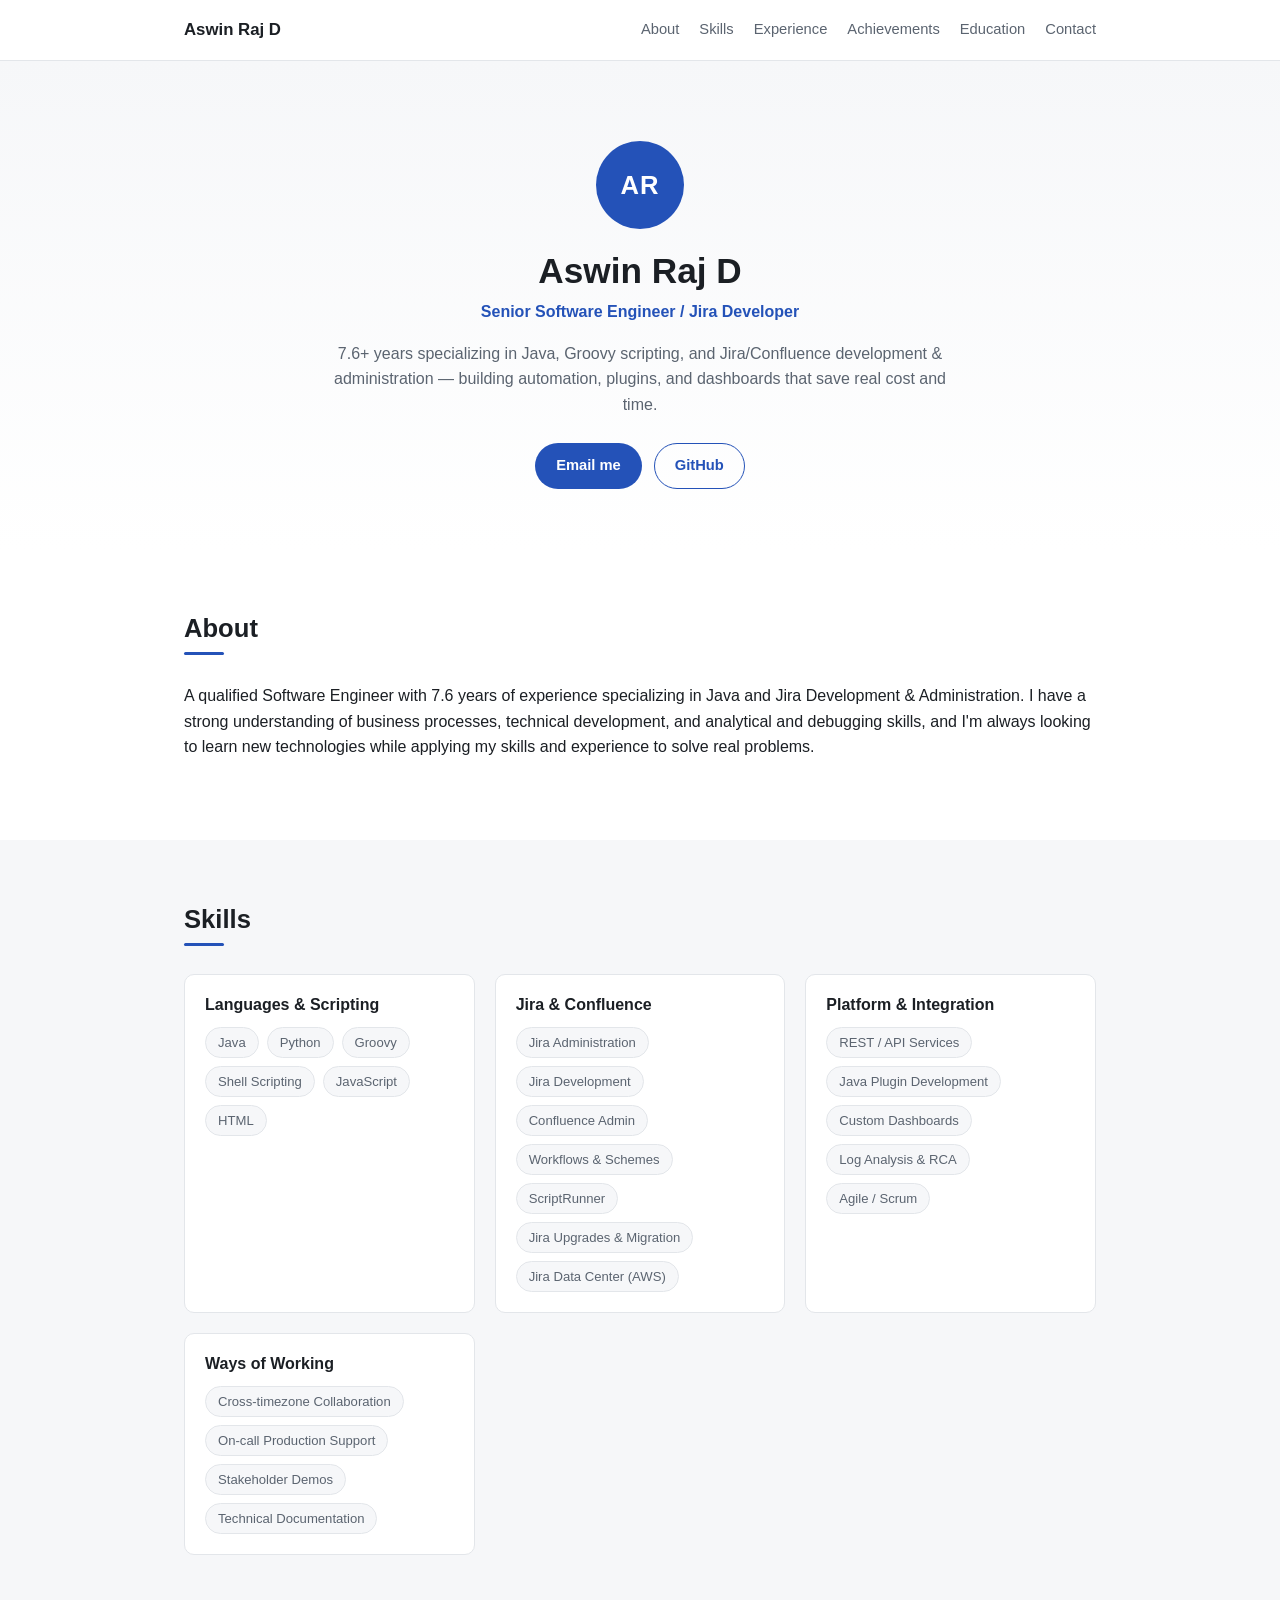
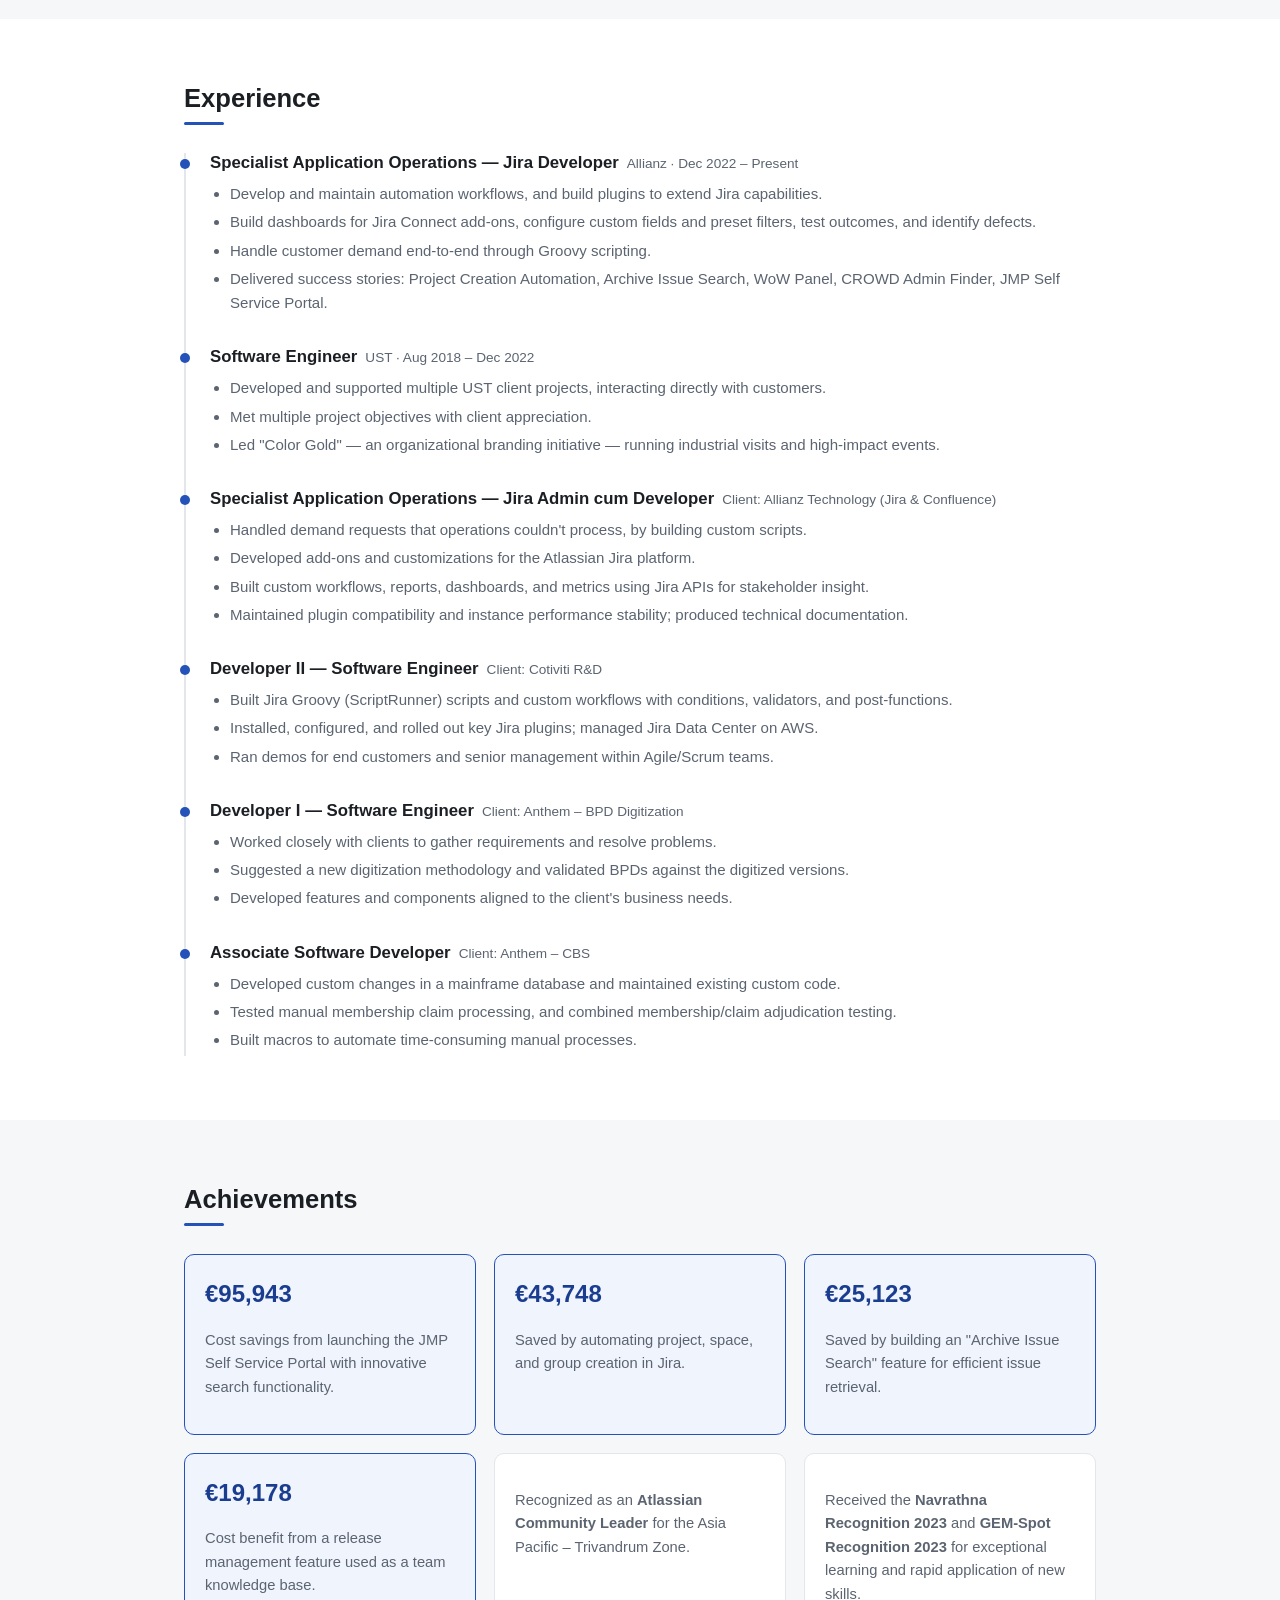
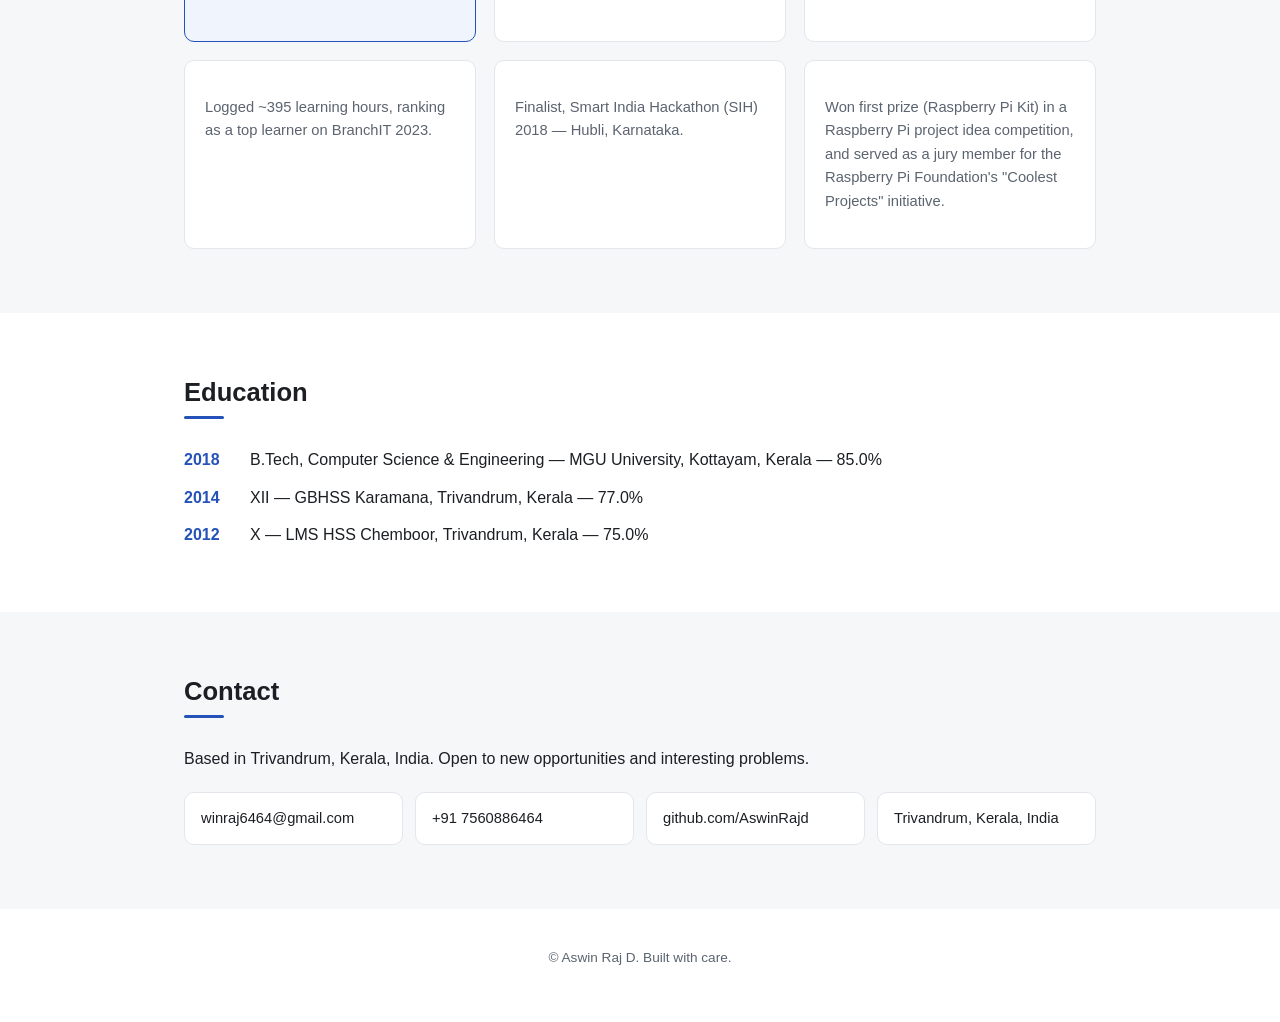
==== index.html @ d3839c29 "Initial portfolio site" ====
<!DOCTYPE html>
<html lang="en">
<head>
<meta charset="UTF-8">
<meta name="viewport" content="width=device-width, initial-scale=1.0">
<title>Aswin Raj D — Senior Software Engineer / Jira Developer</title>
<meta name="description" content="Portfolio of Aswin Raj D, Senior Software Engineer and Jira Developer with 7.6+ years of experience in Java, Groovy, and Atlassian Jira/Confluence.">
<link rel="stylesheet" href="styles.css">
</head>
<body>

<header class="site-header">
  <div class="container nav">
    <a class="brand" href="#top">Aswin Raj D</a>
    <nav>
      <a href="#about">About</a>
      <a href="#skills">Skills</a>
      <a href="#experience">Experience</a>
      <a href="#achievements">Achievements</a>
      <a href="#education">Education</a>
      <a href="#contact">Contact</a>
    </nav>
  </div>
</header>

<main>

  <section id="top" class="hero">
    <div class="container hero-inner">
      <div class="avatar" aria-hidden="true">AR</div>
      <h1>Aswin Raj D</h1>
      <p class="title">Senior Software Engineer / Jira Developer</p>
      <p class="lede">7.6+ years specializing in Java, Groovy scripting, and Jira/Confluence development &amp;
        administration — building automation, plugins, and dashboards that save real cost and time.</p>
      <div class="hero-actions">
        <a class="btn btn-primary" href="mailto:winraj6464@gmail.com">Email me</a>
        <a class="btn btn-secondary" href="https://github.com/AswinRajd" target="_blank" rel="noopener">GitHub</a>
      </div>
    </div>
  </section>

  <section id="about" class="section">
    <div class="container">
      <h2>About</h2>
      <p>A qualified Software Engineer with 7.6 years of experience specializing in Java and Jira Development
        &amp; Administration. I have a strong understanding of business processes, technical development, and
        analytical and debugging skills, and I'm always looking to learn new technologies while applying my
        skills and experience to solve real problems.</p>
    </div>
  </section>

  <section id="skills" class="section alt">
    <div class="container">
      <h2>Skills</h2>
      <div class="skills-grid">
        <div class="skill-card">
          <h3>Languages &amp; Scripting</h3>
          <ul class="tags">
            <li>Java</li><li>Python</li><li>Groovy</li><li>Shell Scripting</li><li>JavaScript</li><li>HTML</li>
          </ul>
        </div>
        <div class="skill-card">
          <h3>Jira &amp; Confluence</h3>
          <ul class="tags">
            <li>Jira Administration</li><li>Jira Development</li><li>Confluence Admin</li>
            <li>Workflows &amp; Schemes</li><li>ScriptRunner</li><li>Jira Upgrades &amp; Migration</li>
            <li>Jira Data Center (AWS)</li>
          </ul>
        </div>
        <div class="skill-card">
          <h3>Platform &amp; Integration</h3>
          <ul class="tags">
            <li>REST / API Services</li><li>Java Plugin Development</li><li>Custom Dashboards</li>
            <li>Log Analysis &amp; RCA</li><li>Agile / Scrum</li>
          </ul>
        </div>
        <div class="skill-card">
          <h3>Ways of Working</h3>
          <ul class="tags">
            <li>Cross-timezone Collaboration</li><li>On-call Production Support</li>
            <li>Stakeholder Demos</li><li>Technical Documentation</li>
          </ul>
        </div>
      </div>
    </div>
  </section>

  <section id="experience" class="section">
    <div class="container">
      <h2>Experience</h2>
      <div class="timeline">

        <div class="timeline-item">
          <div class="timeline-header">
            <h3>Specialist Application Operations — Jira Developer</h3>
            <span class="timeline-meta">Allianz · Dec 2022 – Present</span>
          </div>
          <ul>
            <li>Develop and maintain automation workflows, and build plugins to extend Jira capabilities.</li>
            <li>Build dashboards for Jira Connect add-ons, configure custom fields and preset filters, test outcomes,
              and identify defects.</li>
            <li>Handle customer demand end-to-end through Groovy scripting.</li>
            <li>Delivered success stories: Project Creation Automation, Archive Issue Search, WoW Panel,
              CROWD Admin Finder, JMP Self Service Portal.</li>
          </ul>
        </div>

        <div class="timeline-item">
          <div class="timeline-header">
            <h3>Software Engineer</h3>
            <span class="timeline-meta">UST · Aug 2018 – Dec 2022</span>
          </div>
          <ul>
            <li>Developed and supported multiple UST client projects, interacting directly with customers.</li>
            <li>Met multiple project objectives with client appreciation.</li>
            <li>Led "Color Gold" — an organizational branding initiative — running industrial visits and
              high-impact events.</li>
          </ul>
        </div>

        <div class="timeline-item">
          <div class="timeline-header">
            <h3>Specialist Application Operations — Jira Admin cum Developer</h3>
            <span class="timeline-meta">Client: Allianz Technology (Jira &amp; Confluence)</span>
          </div>
          <ul>
            <li>Handled demand requests that operations couldn't process, by building custom scripts.</li>
            <li>Developed add-ons and customizations for the Atlassian Jira platform.</li>
            <li>Built custom workflows, reports, dashboards, and metrics using Jira APIs for stakeholder insight.</li>
            <li>Maintained plugin compatibility and instance performance stability; produced technical documentation.</li>
          </ul>
        </div>

        <div class="timeline-item">
          <div class="timeline-header">
            <h3>Developer II — Software Engineer</h3>
            <span class="timeline-meta">Client: Cotiviti R&amp;D</span>
          </div>
          <ul>
            <li>Built Jira Groovy (ScriptRunner) scripts and custom workflows with conditions, validators,
              and post-functions.</li>
            <li>Installed, configured, and rolled out key Jira plugins; managed Jira Data Center on AWS.</li>
            <li>Ran demos for end customers and senior management within Agile/Scrum teams.</li>
          </ul>
        </div>

        <div class="timeline-item">
          <div class="timeline-header">
            <h3>Developer I — Software Engineer</h3>
            <span class="timeline-meta">Client: Anthem – BPD Digitization</span>
          </div>
          <ul>
            <li>Worked closely with clients to gather requirements and resolve problems.</li>
            <li>Suggested a new digitization methodology and validated BPDs against the digitized versions.</li>
            <li>Developed features and components aligned to the client's business needs.</li>
          </ul>
        </div>

        <div class="timeline-item">
          <div class="timeline-header">
            <h3>Associate Software Developer</h3>
            <span class="timeline-meta">Client: Anthem – CBS</span>
          </div>
          <ul>
            <li>Developed custom changes in a mainframe database and maintained existing custom code.</li>
            <li>Tested manual membership claim processing, and combined membership/claim adjudication testing.</li>
            <li>Built macros to automate time-consuming manual processes.</li>
          </ul>
        </div>

      </div>
    </div>
  </section>

  <section id="achievements" class="section alt">
    <div class="container">
      <h2>Achievements</h2>
      <div class="achievements-grid">
        <div class="achievement-card highlight">
          <span class="stat">€95,943</span>
          <p>Cost savings from launching the JMP Self Service Portal with innovative search functionality.</p>
        </div>
        <div class="achievement-card highlight">
          <span class="stat">€43,748</span>
          <p>Saved by automating project, space, and group creation in Jira.</p>
        </div>
        <div class="achievement-card highlight">
          <span class="stat">€25,123</span>
          <p>Saved by building an "Archive Issue Search" feature for efficient issue retrieval.</p>
        </div>
        <div class="achievement-card highlight">
          <span class="stat">€19,178</span>
          <p>Cost benefit from a release management feature used as a team knowledge base.</p>
        </div>
        <div class="achievement-card">
          <p>Recognized as an <strong>Atlassian Community Leader</strong> for the Asia Pacific – Trivandrum Zone.</p>
        </div>
        <div class="achievement-card">
          <p>Received the <strong>Navrathna Recognition 2023</strong> and <strong>GEM-Spot Recognition 2023</strong>
            for exceptional learning and rapid application of new skills.</p>
        </div>
        <div class="achievement-card">
          <p>Logged ~395 learning hours, ranking as a top learner on BranchIT 2023.</p>
        </div>
        <div class="achievement-card">
          <p>Finalist, Smart India Hackathon (SIH) 2018 — Hubli, Karnataka.</p>
        </div>
        <div class="achievement-card">
          <p>Won first prize (Raspberry Pi Kit) in a Raspberry Pi project idea competition, and served as a jury
            member for the Raspberry Pi Foundation's "Coolest Projects" initiative.</p>
        </div>
      </div>
    </div>
  </section>

  <section id="education" class="section">
    <div class="container">
      <h2>Education</h2>
      <ul class="education-list">
        <li>
          <span class="edu-year">2018</span>
          <span>B.Tech, Computer Science &amp; Engineering — MGU University, Kottayam, Kerala — 85.0%</span>
        </li>
        <li>
          <span class="edu-year">2014</span>
          <span>XII — GBHSS Karamana, Trivandrum, Kerala — 77.0%</span>
        </li>
        <li>
          <span class="edu-year">2012</span>
          <span>X — LMS HSS Chemboor, Trivandrum, Kerala — 75.0%</span>
        </li>
      </ul>
    </div>
  </section>

  <section id="contact" class="section alt">
    <div class="container">
      <h2>Contact</h2>
      <p>Based in Trivandrum, Kerala, India. Open to new opportunities and interesting problems.</p>
      <div class="contact-grid">
        <a class="contact-item" href="mailto:winraj6464@gmail.com">winraj6464@gmail.com</a>
        <a class="contact-item" href="tel:+917560886464">+91 7560886464</a>
        <a class="contact-item" href="https://github.com/AswinRajd" target="_blank" rel="noopener">github.com/AswinRajd</a>
        <span class="contact-item">Trivandrum, Kerala, India</span>
      </div>
    </div>
  </section>

</main>

<footer class="site-footer">
  <div class="container">
    <p>&copy; <span id="year"></span> Aswin Raj D. Built with care.</p>
  </div>
</footer>

<script src="script.js"></script>
</body>
</html>
---- styles.css ----
:root {
  --bg: #ffffff;
  --bg-alt: #f6f7f9;
  --text: #1b1f24;
  --text-muted: #5b6470;
  --border: #e3e6ea;
  --primary: #2452b8;
  --primary-dark: #1a3d8f;
  --radius: 10px;
  --max-width: 960px;
}

* { box-sizing: border-box; }

html { scroll-behavior: smooth; }

body {
  margin: 0;
  font-family: -apple-system, BlinkMacSystemFont, "Segoe UI", Roboto, Helvetica, Arial, sans-serif;
  color: var(--text);
  background: var(--bg);
  line-height: 1.6;
}

.container {
  max-width: var(--max-width);
  margin: 0 auto;
  padding: 0 24px;
}

h1, h2, h3 { line-height: 1.25; }

/* Header */
.site-header {
  position: sticky;
  top: 0;
  background: rgba(255, 255, 255, 0.9);
  backdrop-filter: saturate(180%) blur(8px);
  border-bottom: 1px solid var(--border);
  z-index: 10;
}

.nav {
  display: flex;
  align-items: center;
  justify-content: space-between;
  height: 60px;
}

.brand {
  font-weight: 700;
  color: var(--text);
  text-decoration: none;
  font-size: 1.05rem;
}

.nav nav {
  display: flex;
  gap: 20px;
}

.nav nav a {
  color: var(--text-muted);
  text-decoration: none;
  font-size: 0.92rem;
  font-weight: 500;
}

.nav nav a:hover { color: var(--primary); }

/* Hero */
.hero {
  padding: 80px 0 60px;
  text-align: center;
  background: linear-gradient(180deg, var(--bg-alt), var(--bg));
}

.avatar {
  width: 88px;
  height: 88px;
  margin: 0 auto 20px;
  border-radius: 50%;
  background: var(--primary);
  color: #fff;
  display: flex;
  align-items: center;
  justify-content: center;
  font-size: 1.6rem;
  font-weight: 700;
  letter-spacing: 1px;
}

.hero h1 {
  font-size: 2.2rem;
  margin: 0 0 6px;
}

.hero .title {
  color: var(--primary);
  font-weight: 600;
  margin: 0 0 16px;
}

.hero .lede {
  max-width: 620px;
  margin: 0 auto;
  color: var(--text-muted);
}

.hero-actions {
  margin-top: 26px;
  display: flex;
  gap: 12px;
  justify-content: center;
}

.btn {
  padding: 10px 20px;
  border-radius: 999px;
  text-decoration: none;
  font-weight: 600;
  font-size: 0.92rem;
  border: 1px solid transparent;
}

.btn-primary {
  background: var(--primary);
  color: #fff;
}

.btn-primary:hover { background: var(--primary-dark); }

.btn-secondary {
  color: var(--primary);
  border-color: var(--primary);
}

.btn-secondary:hover { background: var(--bg-alt); }

/* Sections */
.section {
  padding: 64px 0;
}

.section.alt {
  background: var(--bg-alt);
}

.section h2 {
  font-size: 1.6rem;
  margin: 0 0 28px;
  position: relative;
  padding-bottom: 10px;
}

.section h2::after {
  content: "";
  position: absolute;
  left: 0;
  bottom: 0;
  width: 40px;
  height: 3px;
  background: var(--primary);
  border-radius: 3px;
}

/* Skills */
.skills-grid {
  display: grid;
  grid-template-columns: repeat(auto-fit, minmax(220px, 1fr));
  gap: 20px;
}

.skill-card {
  background: #fff;
  border: 1px solid var(--border);
  border-radius: var(--radius);
  padding: 20px;
}

.skill-card h3 {
  font-size: 1rem;
  margin: 0 0 12px;
}

.tags {
  list-style: none;
  margin: 0;
  padding: 0;
  display: flex;
  flex-wrap: wrap;
  gap: 8px;
}

.tags li {
  background: var(--bg-alt);
  border: 1px solid var(--border);
  border-radius: 999px;
  padding: 4px 12px;
  font-size: 0.82rem;
  color: var(--text-muted);
}

/* Timeline */
.timeline {
  display: flex;
  flex-direction: column;
  gap: 28px;
  border-left: 2px solid var(--border);
  padding-left: 24px;
}

.timeline-item {
  position: relative;
}

.timeline-item::before {
  content: "";
  position: absolute;
  left: -30px;
  top: 6px;
  width: 10px;
  height: 10px;
  border-radius: 50%;
  background: var(--primary);
}

.timeline-header {
  display: flex;
  flex-wrap: wrap;
  align-items: baseline;
  gap: 8px;
  margin-bottom: 8px;
}

.timeline-header h3 {
  font-size: 1.05rem;
  margin: 0;
}

.timeline-meta {
  color: var(--text-muted);
  font-size: 0.85rem;
}

.timeline-item ul {
  margin: 0;
  padding-left: 20px;
  color: var(--text-muted);
  font-size: 0.94rem;
}

.timeline-item li { margin-bottom: 4px; }

/* Achievements */
.achievements-grid {
  display: grid;
  grid-template-columns: repeat(auto-fit, minmax(220px, 1fr));
  gap: 18px;
}

.achievement-card {
  background: #fff;
  border: 1px solid var(--border);
  border-radius: var(--radius);
  padding: 20px;
  font-size: 0.92rem;
  color: var(--text-muted);
}

.achievement-card.highlight {
  border-color: var(--primary);
  background: #f0f4fd;
}

.achievement-card .stat {
  display: block;
  font-size: 1.5rem;
  font-weight: 700;
  color: var(--primary-dark);
  margin-bottom: 6px;
}

/* Education */
.education-list {
  list-style: none;
  margin: 0;
  padding: 0;
  display: flex;
  flex-direction: column;
  gap: 12px;
}

.education-list li {
  display: flex;
  gap: 16px;
  align-items: baseline;
}

.edu-year {
  font-weight: 700;
  color: var(--primary);
  min-width: 50px;
}

/* Contact */
.contact-grid {
  display: grid;
  grid-template-columns: repeat(auto-fit, minmax(200px, 1fr));
  gap: 12px;
  margin-top: 20px;
}

.contact-item {
  background: #fff;
  border: 1px solid var(--border);
  border-radius: var(--radius);
  padding: 14px 16px;
  text-decoration: none;
  color: var(--text);
  font-size: 0.92rem;
}

.contact-item:hover { border-color: var(--primary); color: var(--primary); }

/* Footer */
.site-footer {
  padding: 24px 0 40px;
  text-align: center;
  color: var(--text-muted);
  font-size: 0.85rem;
}

@media (max-width: 640px) {
  .nav nav { gap: 12px; }
  .nav nav a { font-size: 0.82rem; }
  .hero { padding: 56px 0 40px; }
  .section { padding: 48px 0; }
}
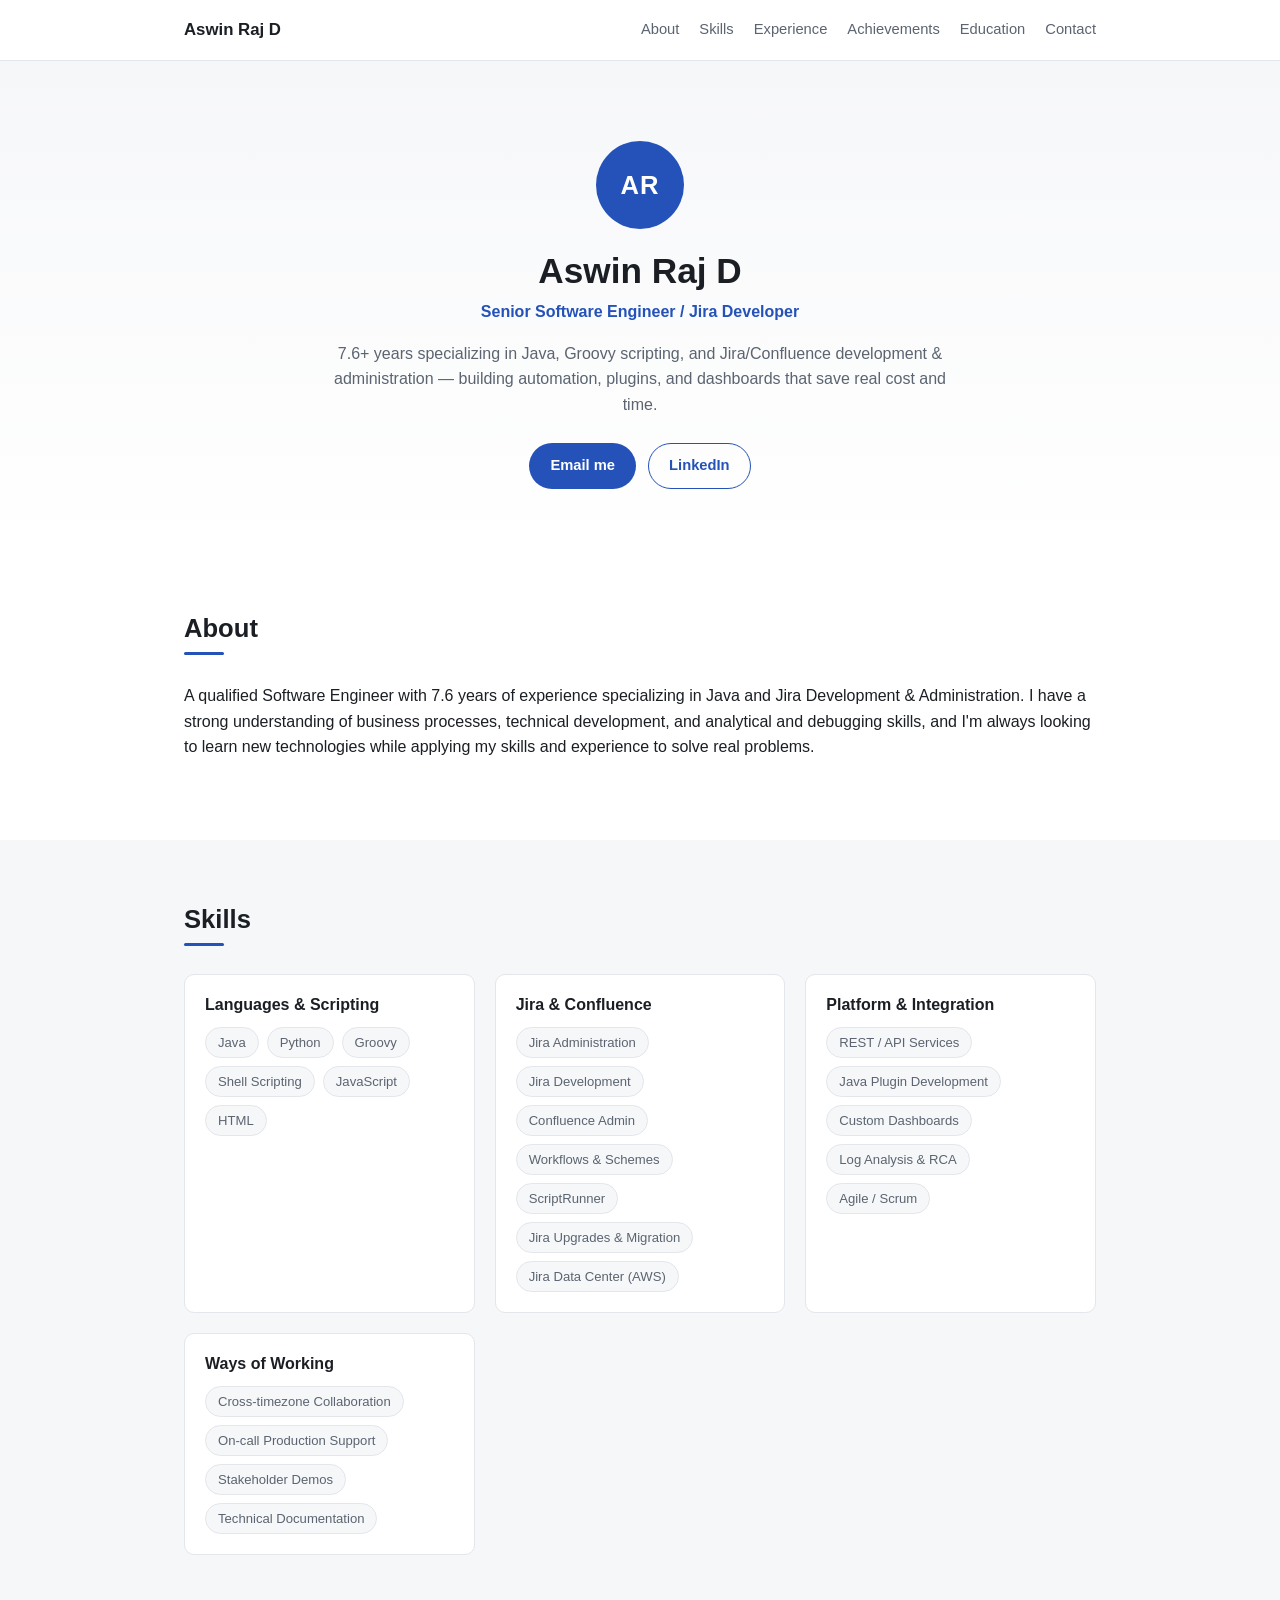
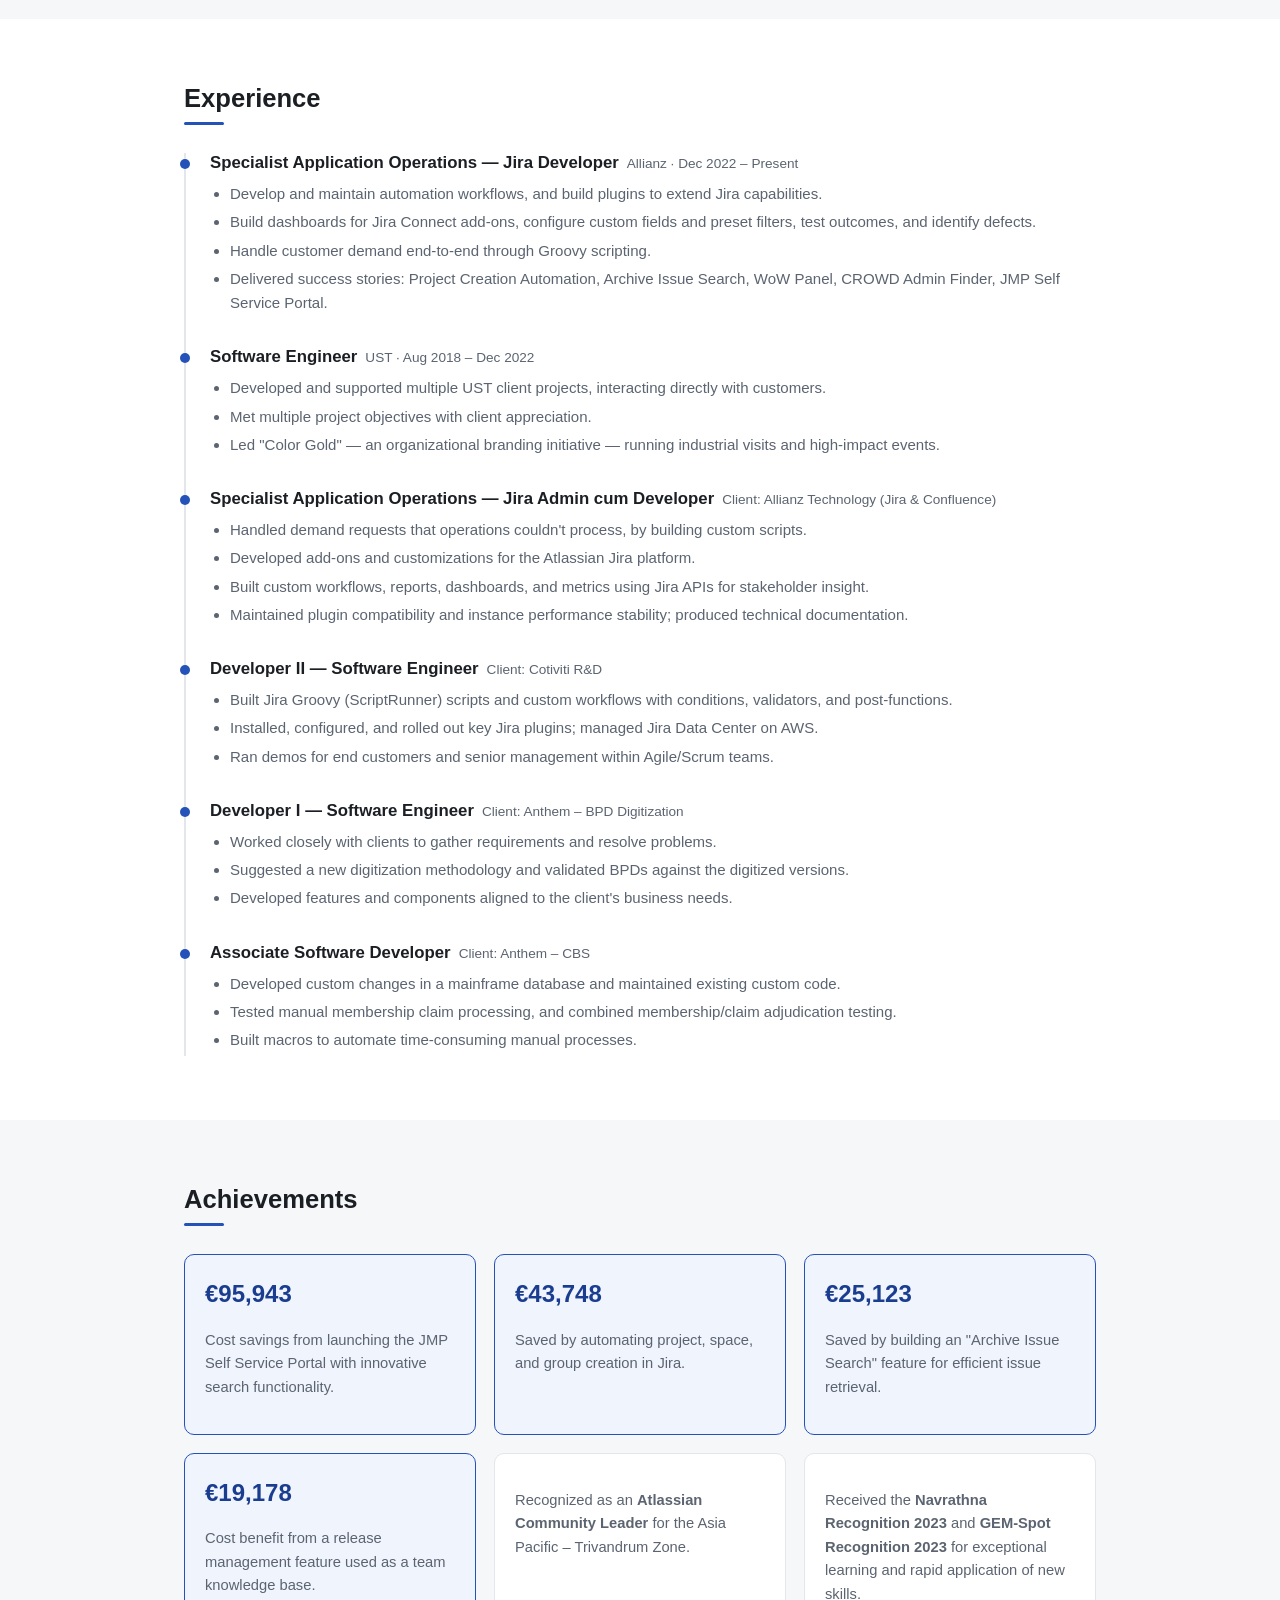
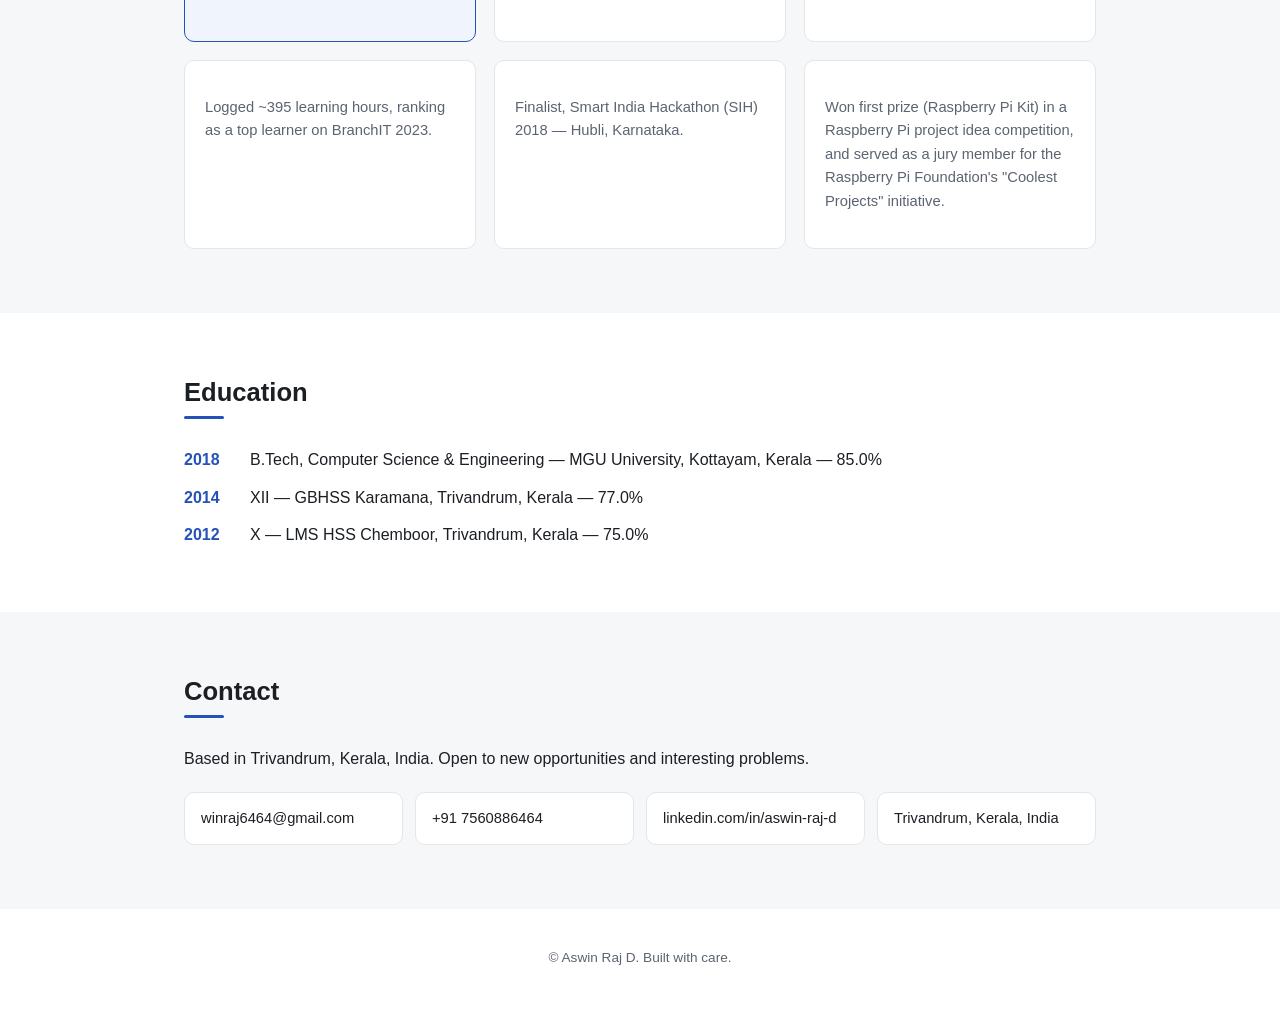
==== commit 29fe225b: "Swap GitHub link for LinkedIn profile" ====
--- a/index.html
+++ b/index.html
@@ -34,7 +34,7 @@
         administration — building automation, plugins, and dashboards that save real cost and time.</p>
       <div class="hero-actions">
         <a class="btn btn-primary" href="mailto:winraj6464@gmail.com">Email me</a>
-        <a class="btn btn-secondary" href="https://github.com/AswinRajd" target="_blank" rel="noopener">GitHub</a>
+        <a class="btn btn-secondary" href="https://www.linkedin.com/in/aswin-raj-d-5905b4152/" target="_blank" rel="noopener">LinkedIn</a>
       </div>
     </div>
   </section>
@@ -240,7 +240,7 @@
       <div class="contact-grid">
         <a class="contact-item" href="mailto:winraj6464@gmail.com">winraj6464@gmail.com</a>
         <a class="contact-item" href="tel:+917560886464">+91 7560886464</a>
-        <a class="contact-item" href="https://github.com/AswinRajd" target="_blank" rel="noopener">github.com/AswinRajd</a>
+        <a class="contact-item" href="https://www.linkedin.com/in/aswin-raj-d-5905b4152/" target="_blank" rel="noopener">linkedin.com/in/aswin-raj-d</a>
         <span class="contact-item">Trivandrum, Kerala, India</span>
       </div>
     </div>
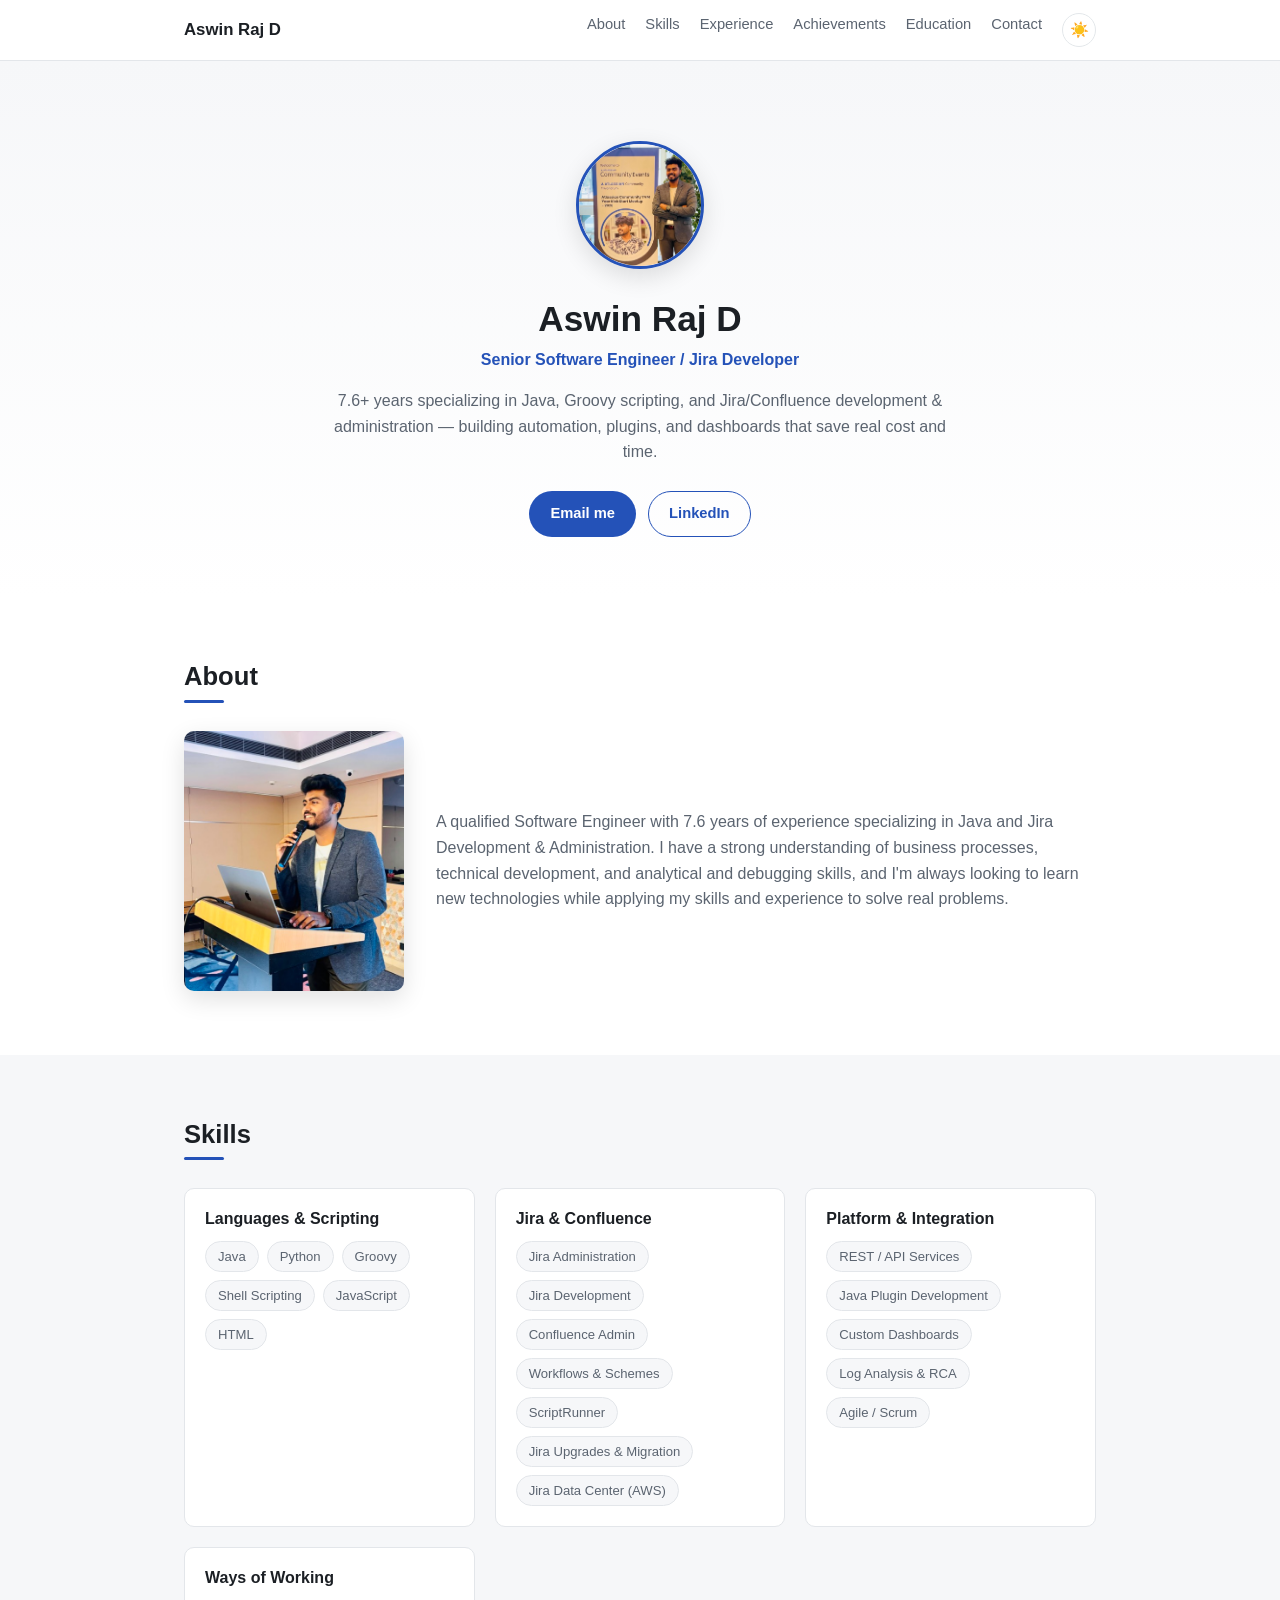
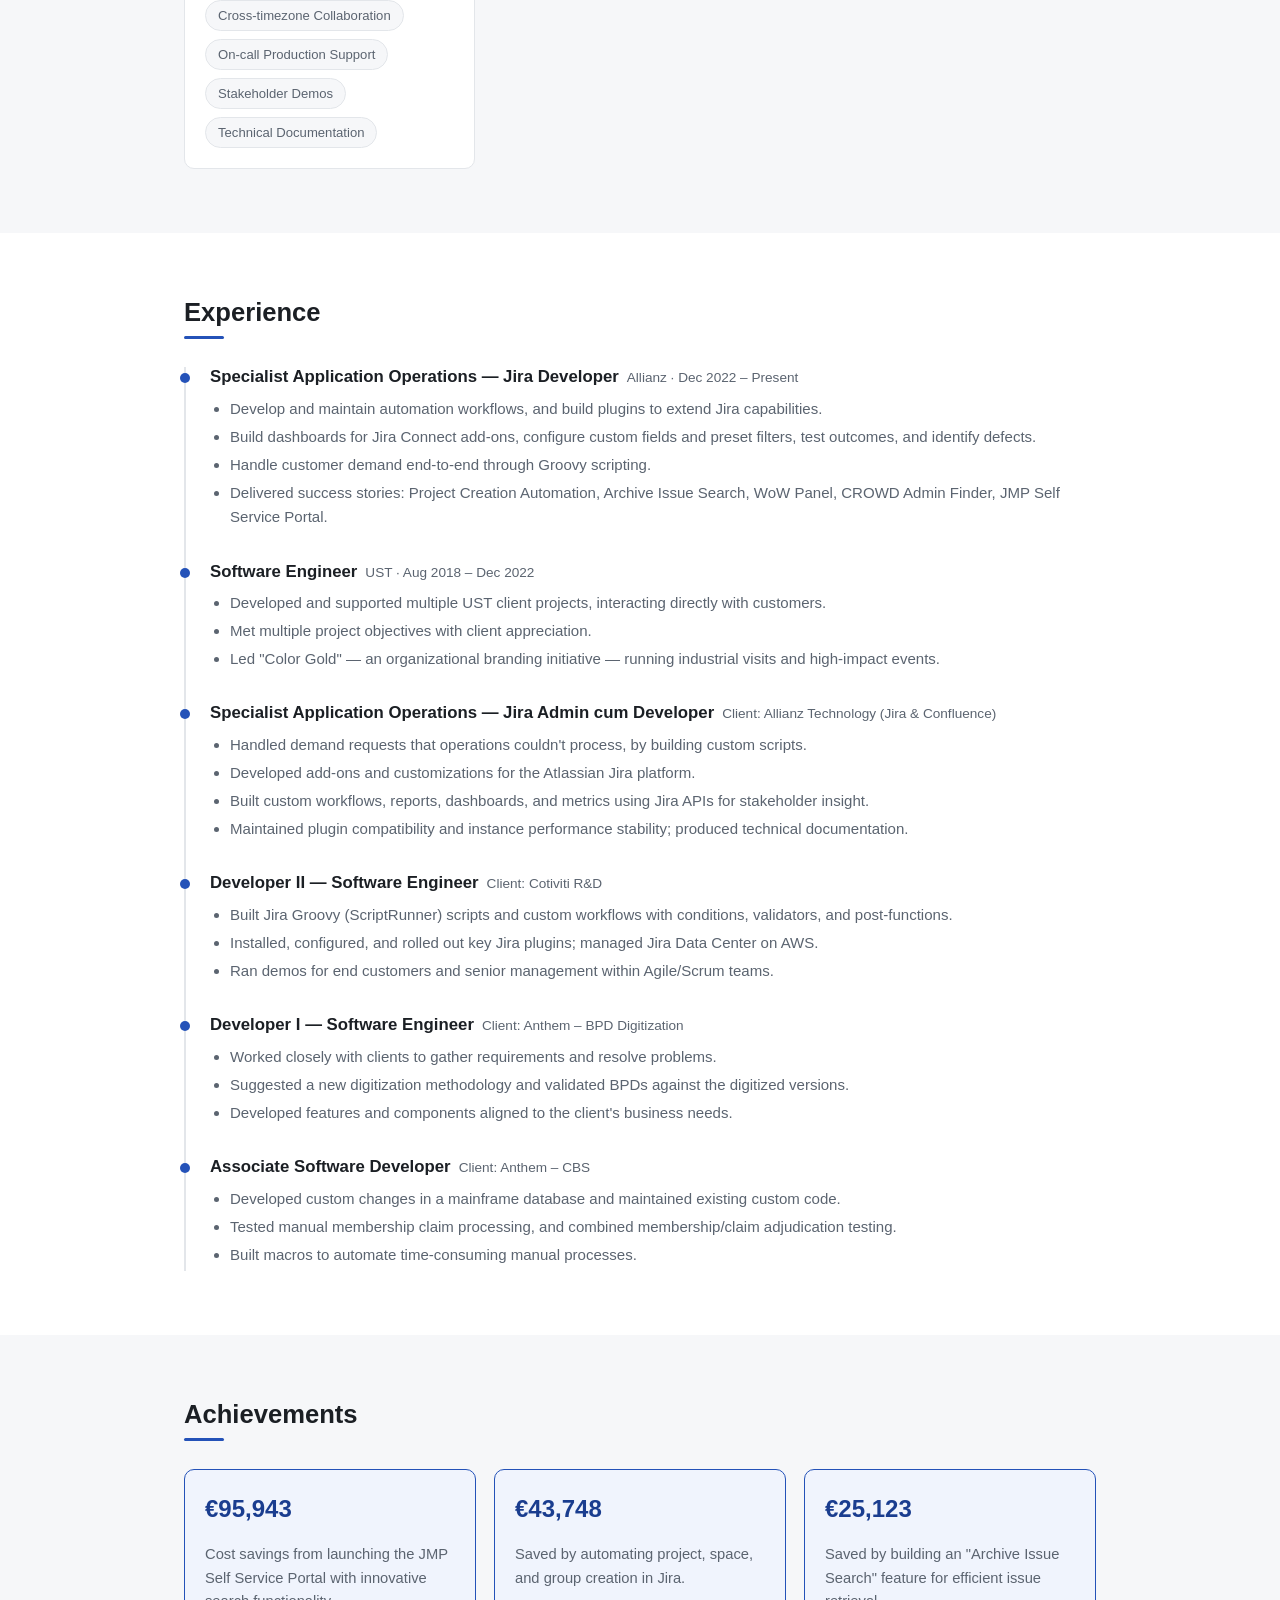
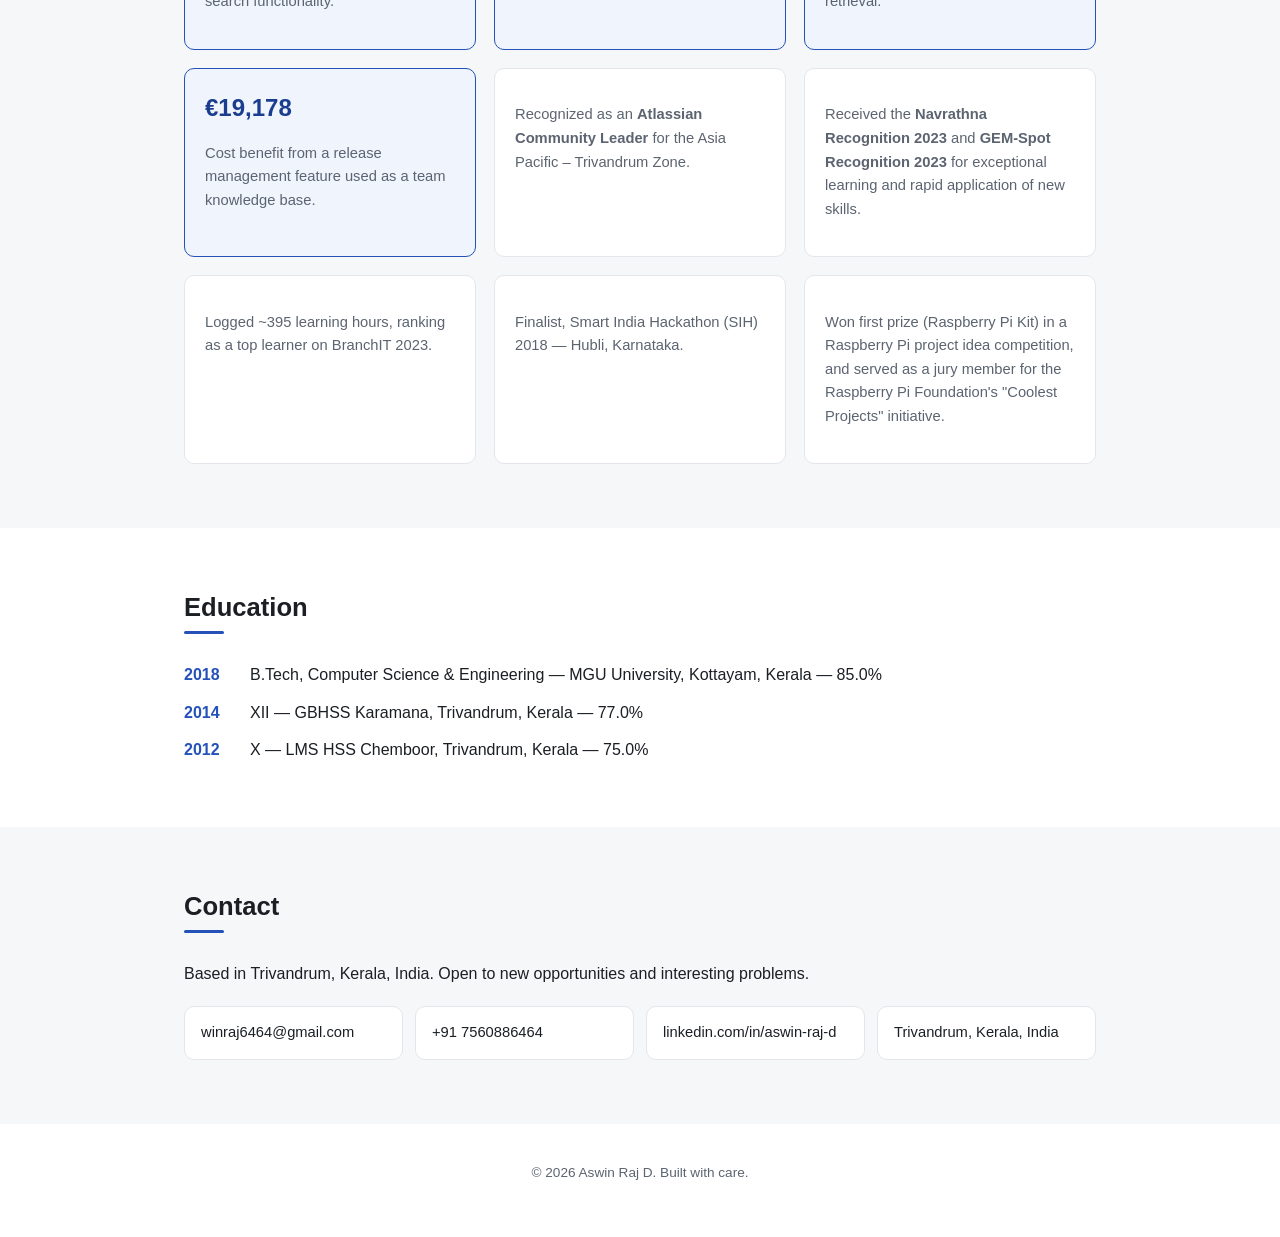
==== commit cea0677b: "Add real photos, dark mode, scroll animations, and live EUR-INR conversion" ====
--- a/index.html
+++ b/index.html
@@ -19,6 +19,9 @@
       <a href="#achievements">Achievements</a>
       <a href="#education">Education</a>
       <a href="#contact">Contact</a>
+      <button id="theme-toggle" class="theme-toggle" type="button" aria-label="Toggle dark mode">
+        <span class="icon-sun">☀️</span><span class="icon-moon">🌙</span>
+      </button>
     </nav>
   </div>
 </header>
@@ -27,7 +30,7 @@
 
   <section id="top" class="hero">
     <div class="container hero-inner">
-      <div class="avatar" aria-hidden="true">AR</div>
+      <img class="avatar" src="images/profile.jpg" alt="Aswin Raj D">
       <h1>Aswin Raj D</h1>
       <p class="title">Senior Software Engineer / Jira Developer</p>
       <p class="lede">7.6+ years specializing in Java, Groovy scripting, and Jira/Confluence development &amp;
@@ -39,17 +42,20 @@
     </div>
   </section>
 
-  <section id="about" class="section">
+  <section id="about" class="section reveal">
     <div class="container">
       <h2>About</h2>
-      <p>A qualified Software Engineer with 7.6 years of experience specializing in Java and Jira Development
-        &amp; Administration. I have a strong understanding of business processes, technical development, and
-        analytical and debugging skills, and I'm always looking to learn new technologies while applying my
-        skills and experience to solve real problems.</p>
-    </div>
-  </section>
-
-  <section id="skills" class="section alt">
+      <div class="about-inner">
+        <img class="about-photo" src="images/speaking.jpg" alt="Aswin Raj D speaking at Atlassian Community Trivandrum">
+        <p>A qualified Software Engineer with 7.6 years of experience specializing in Java and Jira Development
+          &amp; Administration. I have a strong understanding of business processes, technical development, and
+          analytical and debugging skills, and I'm always looking to learn new technologies while applying my
+          skills and experience to solve real problems.</p>
+      </div>
+    </div>
+  </section>
+
+  <section id="skills" class="section alt reveal">
     <div class="container">
       <h2>Skills</h2>
       <div class="skills-grid">
@@ -85,7 +91,7 @@
     </div>
   </section>
 
-  <section id="experience" class="section">
+  <section id="experience" class="section reveal">
     <div class="container">
       <h2>Experience</h2>
       <div class="timeline">
@@ -172,24 +178,28 @@
     </div>
   </section>
 
-  <section id="achievements" class="section alt">
+  <section id="achievements" class="section alt reveal">
     <div class="container">
       <h2>Achievements</h2>
       <div class="achievements-grid">
         <div class="achievement-card highlight">
-          <span class="stat">€95,943</span>
+          <span class="stat" data-eur="95943">€95,943</span>
+          <span class="stat-inr"></span>
           <p>Cost savings from launching the JMP Self Service Portal with innovative search functionality.</p>
         </div>
         <div class="achievement-card highlight">
-          <span class="stat">€43,748</span>
+          <span class="stat" data-eur="43748.50">€43,748</span>
+          <span class="stat-inr"></span>
           <p>Saved by automating project, space, and group creation in Jira.</p>
         </div>
         <div class="achievement-card highlight">
-          <span class="stat">€25,123</span>
+          <span class="stat" data-eur="25123.40">€25,123</span>
+          <span class="stat-inr"></span>
           <p>Saved by building an "Archive Issue Search" feature for efficient issue retrieval.</p>
         </div>
         <div class="achievement-card highlight">
-          <span class="stat">€19,178</span>
+          <span class="stat" data-eur="19177.60">€19,178</span>
+          <span class="stat-inr"></span>
           <p>Cost benefit from a release management feature used as a team knowledge base.</p>
         </div>
         <div class="achievement-card">
@@ -213,7 +223,7 @@
     </div>
   </section>
 
-  <section id="education" class="section">
+  <section id="education" class="section reveal">
     <div class="container">
       <h2>Education</h2>
       <ul class="education-list">
@@ -233,7 +243,7 @@
     </div>
   </section>
 
-  <section id="contact" class="section alt">
+  <section id="contact" class="section alt reveal">
     <div class="container">
       <h2>Contact</h2>
       <p>Based in Trivandrum, Kerala, India. Open to new opportunities and interesting problems.</p>
--- a/styles.css
+++ b/styles.css
@@ -1,6 +1,8 @@
 :root {
   --bg: #ffffff;
   --bg-alt: #f6f7f9;
+  --card-bg: #ffffff;
+  --highlight-bg: #f0f4fd;
   --text: #1b1f24;
   --text-muted: #5b6470;
   --border: #e3e6ea;
@@ -8,6 +10,20 @@
   --primary-dark: #1a3d8f;
   --radius: 10px;
   --max-width: 960px;
+  --header-bg: rgba(255, 255, 255, 0.9);
+}
+
+[data-theme="dark"] {
+  --bg: #0f1216;
+  --bg-alt: #161a20;
+  --card-bg: #1a1f27;
+  --highlight-bg: #16233d;
+  --text: #eef1f5;
+  --text-muted: #9aa4b2;
+  --border: #2a2f38;
+  --primary: #5b8cf0;
+  --primary-dark: #8ab0ff;
+  --header-bg: rgba(15, 18, 22, 0.85);
 }
 
 * { box-sizing: border-box; }
@@ -20,6 +36,7 @@
   color: var(--text);
   background: var(--bg);
   line-height: 1.6;
+  transition: background 0.3s ease, color 0.3s ease;
 }
 
 .container {
@@ -34,10 +51,11 @@
 .site-header {
   position: sticky;
   top: 0;
-  background: rgba(255, 255, 255, 0.9);
+  background: var(--header-bg);
   backdrop-filter: saturate(180%) blur(8px);
   border-bottom: 1px solid var(--border);
   z-index: 10;
+  transition: background 0.3s ease;
 }
 
 .nav {
@@ -68,6 +86,26 @@
 
 .nav nav a:hover { color: var(--primary); }
 
+.theme-toggle {
+  background: none;
+  border: 1px solid var(--border);
+  border-radius: 999px;
+  width: 34px;
+  height: 34px;
+  cursor: pointer;
+  display: inline-flex;
+  align-items: center;
+  justify-content: center;
+  font-size: 0.95rem;
+  padding: 0;
+}
+
+.theme-toggle:hover { border-color: var(--primary); }
+
+.theme-toggle .icon-moon { display: none; }
+[data-theme="dark"] .theme-toggle .icon-sun { display: none; }
+[data-theme="dark"] .theme-toggle .icon-moon { display: inline; }
+
 /* Hero */
 .hero {
   padding: 80px 0 60px;
@@ -76,18 +114,13 @@
 }
 
 .avatar {
-  width: 88px;
-  height: 88px;
+  width: 128px;
+  height: 128px;
   margin: 0 auto 20px;
   border-radius: 50%;
-  background: var(--primary);
-  color: #fff;
-  display: flex;
-  align-items: center;
-  justify-content: center;
-  font-size: 1.6rem;
-  font-weight: 700;
-  letter-spacing: 1px;
+  object-fit: cover;
+  border: 3px solid var(--primary);
+  box-shadow: 0 8px 24px rgba(0, 0, 0, 0.12);
 }
 
 .hero h1 {
@@ -164,6 +197,37 @@
   border-radius: 3px;
 }
 
+/* About */
+.about-inner {
+  display: flex;
+  align-items: center;
+  gap: 32px;
+}
+
+.about-photo {
+  width: 220px;
+  height: 260px;
+  object-fit: cover;
+  border-radius: var(--radius);
+  flex-shrink: 0;
+  box-shadow: 0 8px 24px rgba(0, 0, 0, 0.12);
+}
+
+.about-inner p {
+  color: var(--text-muted);
+  margin: 0;
+}
+
+@media (max-width: 640px) {
+  .about-inner {
+    flex-direction: column;
+  }
+  .about-photo {
+    width: 100%;
+    height: 220px;
+  }
+}
+
 /* Skills */
 .skills-grid {
   display: grid;
@@ -172,7 +236,7 @@
 }
 
 .skill-card {
-  background: #fff;
+  background: var(--card-bg);
   border: 1px solid var(--border);
   border-radius: var(--radius);
   padding: 20px;
@@ -260,17 +324,23 @@
 }
 
 .achievement-card {
-  background: #fff;
+  background: var(--card-bg);
   border: 1px solid var(--border);
   border-radius: var(--radius);
   padding: 20px;
   font-size: 0.92rem;
   color: var(--text-muted);
+  transition: transform 0.2s ease, box-shadow 0.2s ease;
+}
+
+.achievement-card:hover {
+  transform: translateY(-3px);
+  box-shadow: 0 10px 24px rgba(0, 0, 0, 0.08);
 }
 
 .achievement-card.highlight {
   border-color: var(--primary);
-  background: #f0f4fd;
+  background: var(--highlight-bg);
 }
 
 .achievement-card .stat {
@@ -278,6 +348,12 @@
   font-size: 1.5rem;
   font-weight: 700;
   color: var(--primary-dark);
+}
+
+.achievement-card .stat-inr {
+  display: block;
+  font-size: 0.82rem;
+  color: var(--text-muted);
   margin-bottom: 6px;
 }
 
@@ -312,16 +388,21 @@
 }
 
 .contact-item {
-  background: #fff;
+  background: var(--card-bg);
   border: 1px solid var(--border);
   border-radius: var(--radius);
   padding: 14px 16px;
   text-decoration: none;
   color: var(--text);
   font-size: 0.92rem;
-}
-
-.contact-item:hover { border-color: var(--primary); color: var(--primary); }
+  transition: transform 0.2s ease;
+}
+
+.contact-item:hover {
+  transform: translateY(-2px);
+  border-color: var(--primary);
+  color: var(--primary);
+}
 
 /* Footer */
 .site-footer {
@@ -337,3 +418,32 @@
   .hero { padding: 56px 0 40px; }
   .section { padding: 48px 0; }
 }
+
+/* Animations */
+@media (prefers-reduced-motion: no-preference) {
+  .hero-inner > * {
+    opacity: 0;
+    animation: fade-up 0.6s ease forwards;
+  }
+  .hero-inner .avatar { animation-delay: 0s; }
+  .hero-inner h1 { animation-delay: 0.1s; }
+  .hero-inner .title { animation-delay: 0.2s; }
+  .hero-inner .lede { animation-delay: 0.3s; }
+  .hero-inner .hero-actions { animation-delay: 0.4s; }
+
+  .reveal {
+    opacity: 0;
+    transform: translateY(24px);
+    transition: opacity 0.6s ease, transform 0.6s ease;
+  }
+
+  .reveal.in-view {
+    opacity: 1;
+    transform: translateY(0);
+  }
+}
+
+@keyframes fade-up {
+  from { opacity: 0; transform: translateY(16px); }
+  to { opacity: 1; transform: translateY(0); }
+}
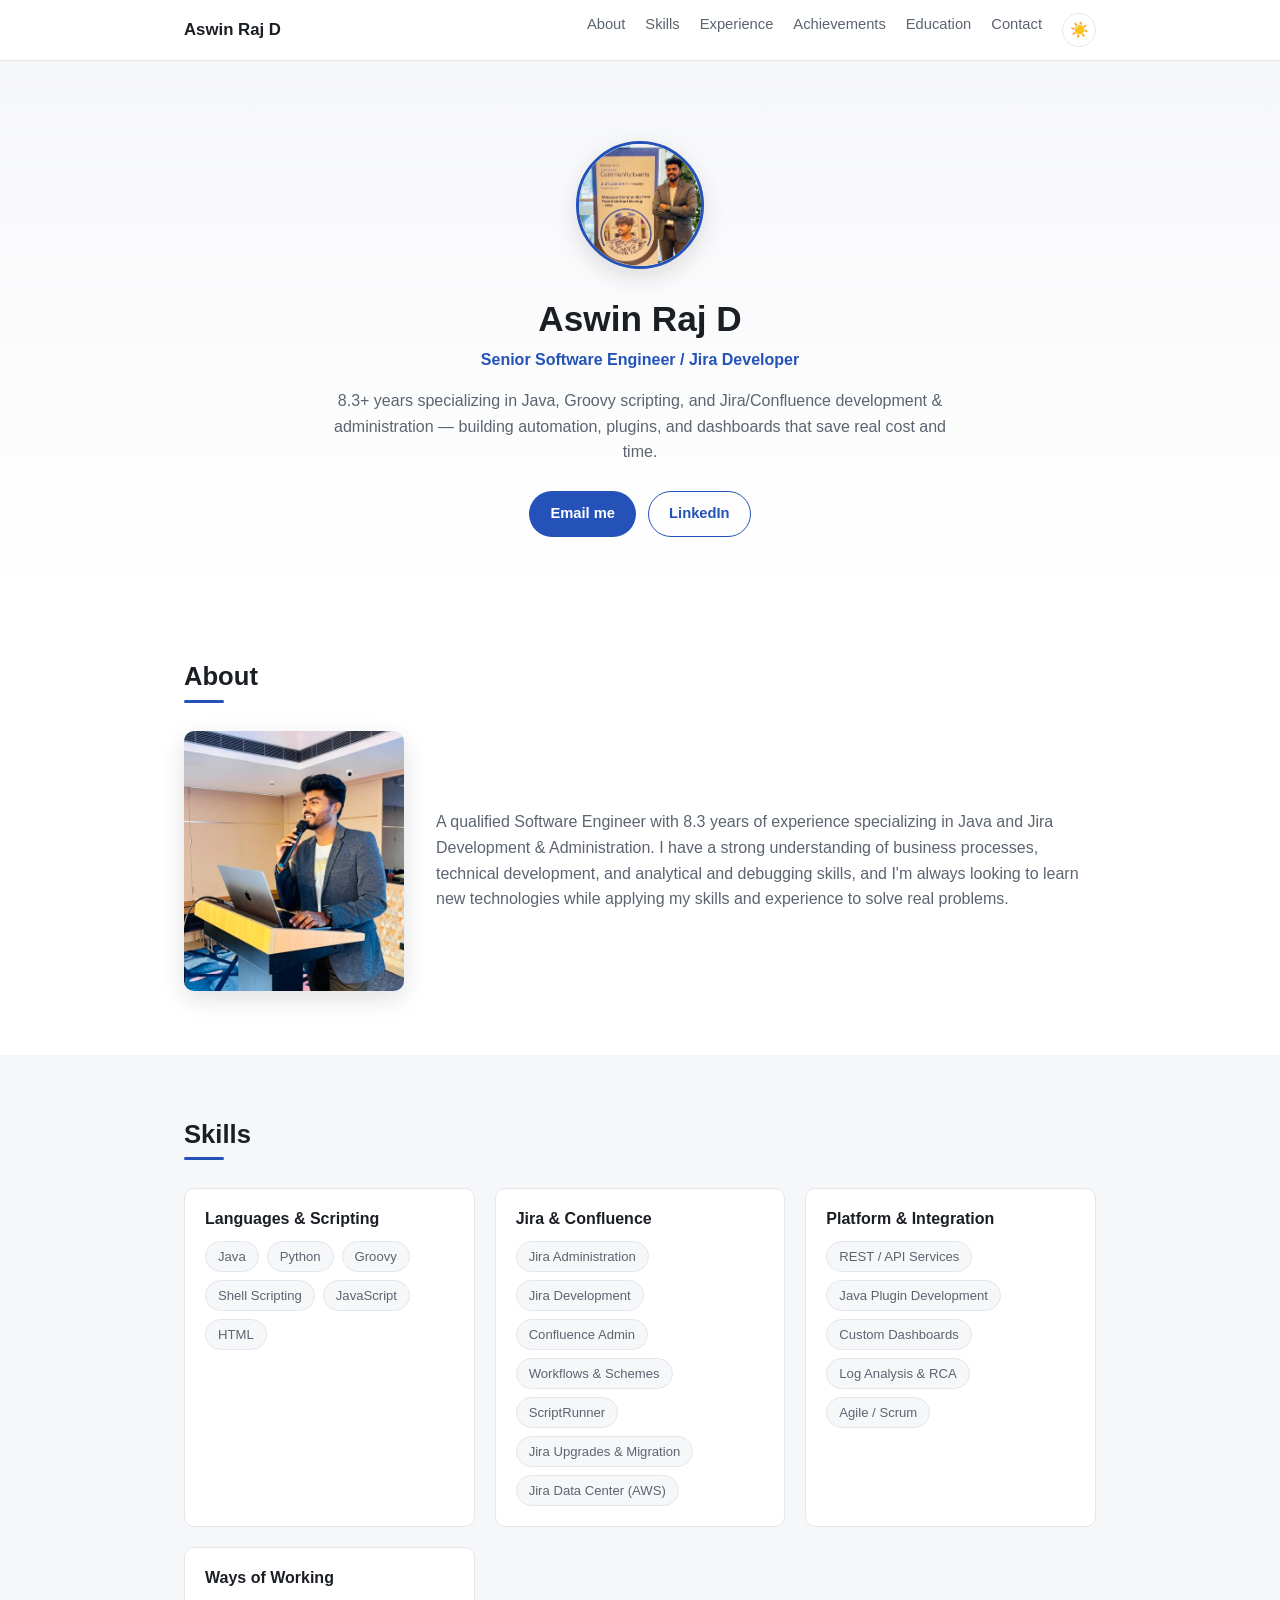
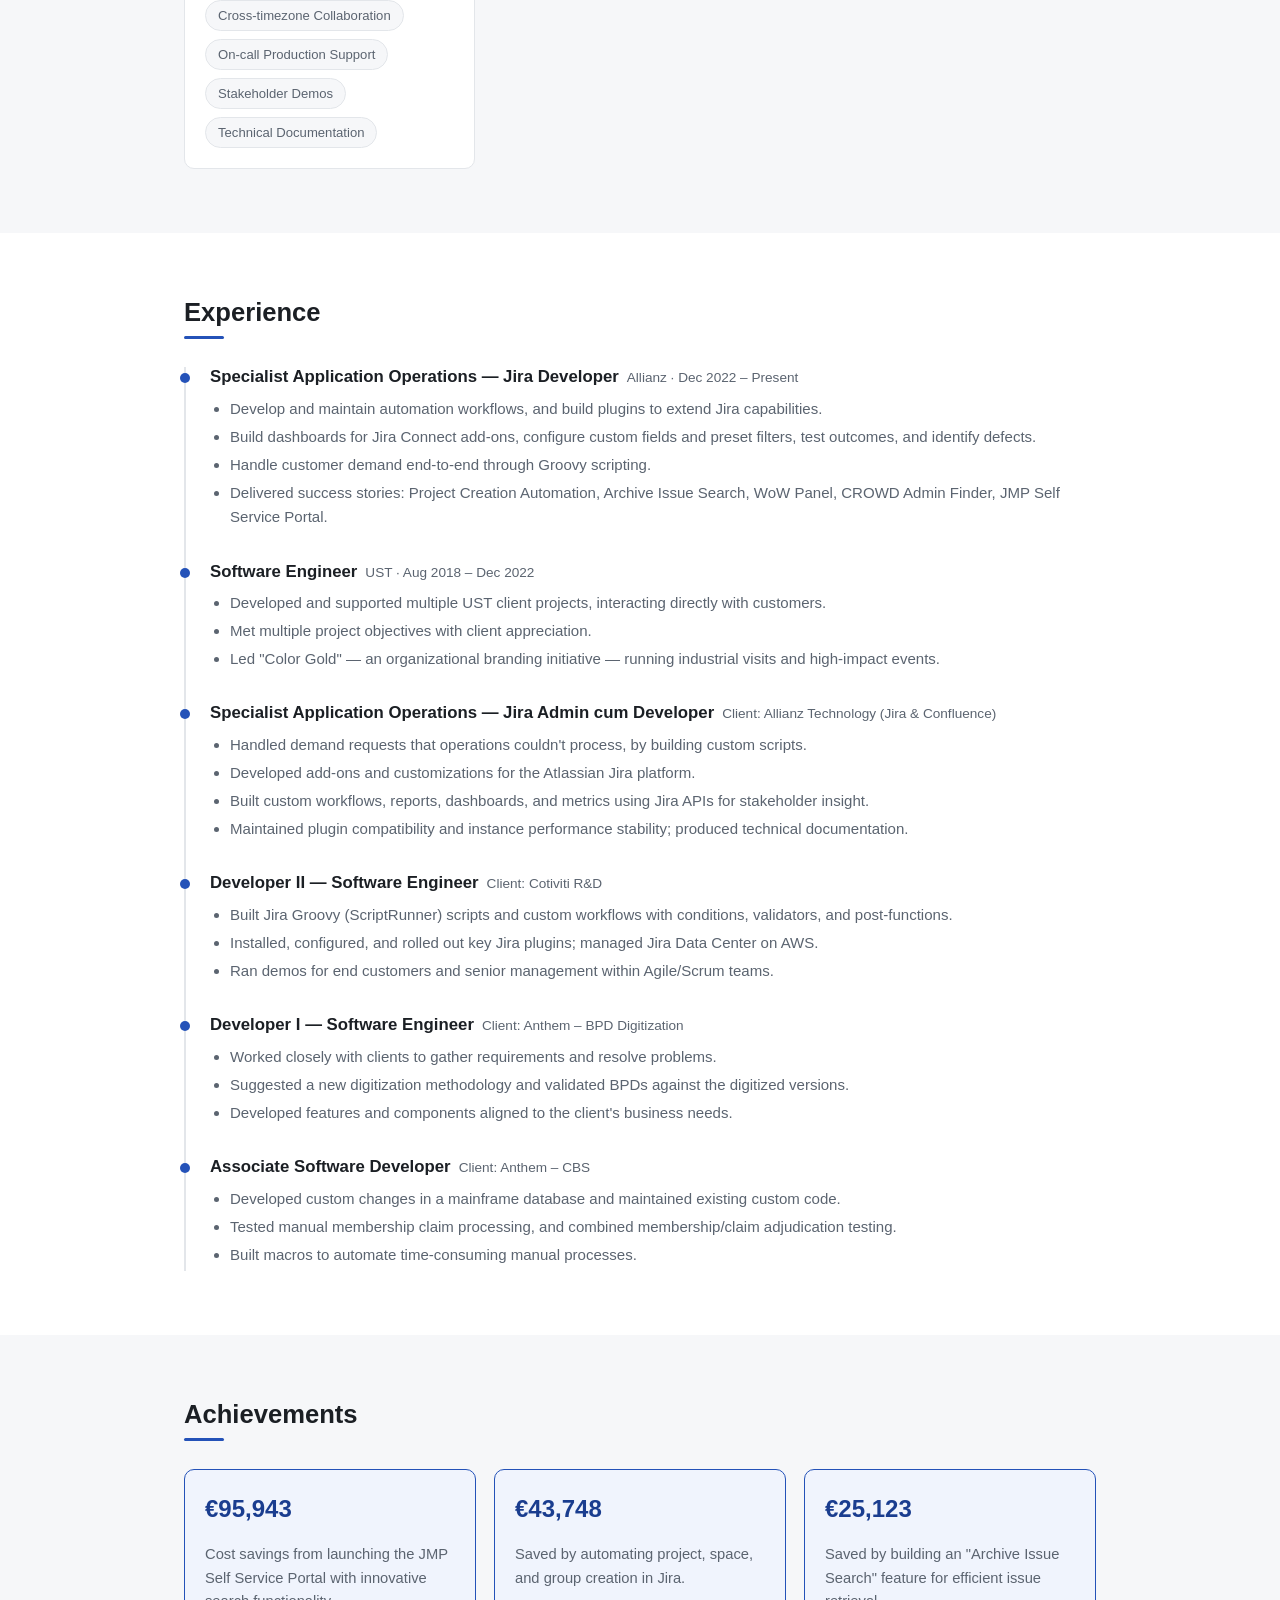
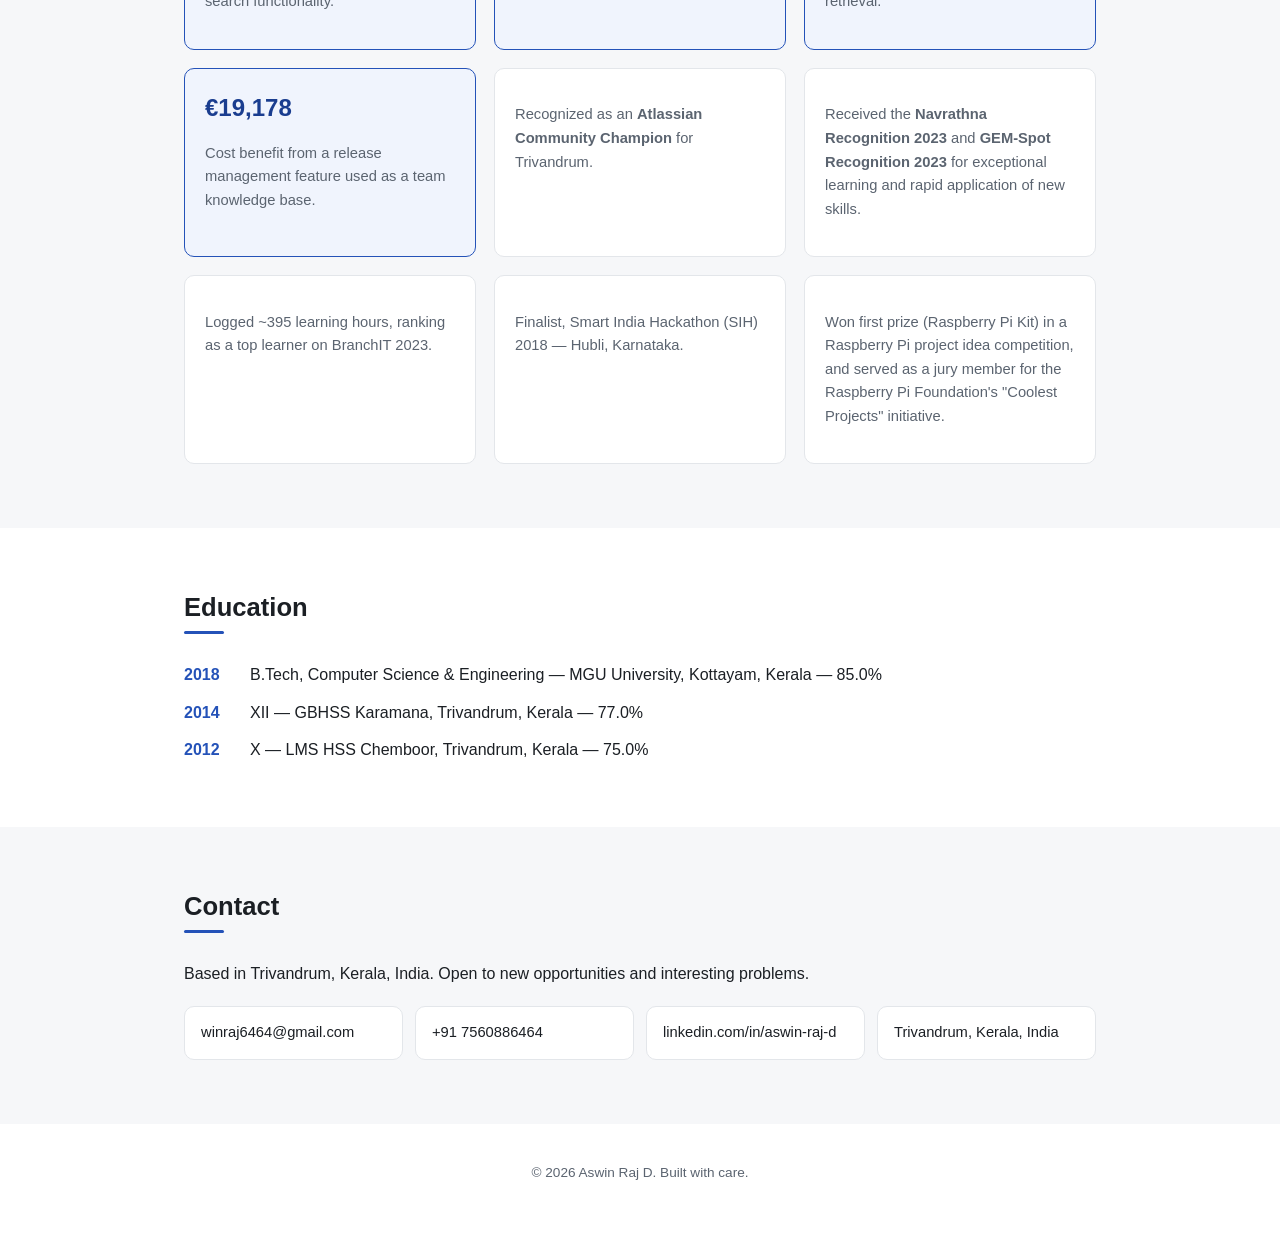
==== commit af24a958: "Make years of experience dynamic; update to Atlassian Community Champion title" ====
--- a/index.html
+++ b/index.html
@@ -4,7 +4,7 @@
 <meta charset="UTF-8">
 <meta name="viewport" content="width=device-width, initial-scale=1.0">
 <title>Aswin Raj D — Senior Software Engineer / Jira Developer</title>
-<meta name="description" content="Portfolio of Aswin Raj D, Senior Software Engineer and Jira Developer with 7.6+ years of experience in Java, Groovy, and Atlassian Jira/Confluence.">
+<meta name="description" content="Portfolio of Aswin Raj D, Senior Software Engineer and Jira Developer with 7+ years of experience in Java, Groovy, and Atlassian Jira/Confluence.">
 <link rel="stylesheet" href="styles.css">
 </head>
 <body>
@@ -33,7 +33,7 @@
       <img class="avatar" src="images/profile.jpg" alt="Aswin Raj D">
       <h1>Aswin Raj D</h1>
       <p class="title">Senior Software Engineer / Jira Developer</p>
-      <p class="lede">7.6+ years specializing in Java, Groovy scripting, and Jira/Confluence development &amp;
+      <p class="lede"><span id="years-exp" data-start="2018-08-01">7.6+</span> years specializing in Java, Groovy scripting, and Jira/Confluence development &amp;
         administration — building automation, plugins, and dashboards that save real cost and time.</p>
       <div class="hero-actions">
         <a class="btn btn-primary" href="mailto:winraj6464@gmail.com">Email me</a>
@@ -47,7 +47,7 @@
       <h2>About</h2>
       <div class="about-inner">
         <img class="about-photo" src="images/speaking.jpg" alt="Aswin Raj D speaking at Atlassian Community Trivandrum">
-        <p>A qualified Software Engineer with 7.6 years of experience specializing in Java and Jira Development
+        <p>A qualified Software Engineer with <span id="years-exp-2" data-start="2018-08-01">7.6</span> years of experience specializing in Java and Jira Development
           &amp; Administration. I have a strong understanding of business processes, technical development, and
           analytical and debugging skills, and I'm always looking to learn new technologies while applying my
           skills and experience to solve real problems.</p>
@@ -203,7 +203,7 @@
           <p>Cost benefit from a release management feature used as a team knowledge base.</p>
         </div>
         <div class="achievement-card">
-          <p>Recognized as an <strong>Atlassian Community Leader</strong> for the Asia Pacific – Trivandrum Zone.</p>
+          <p>Recognized as an <strong>Atlassian Community Champion</strong> for Trivandrum.</p>
         </div>
         <div class="achievement-card">
           <p>Received the <strong>Navrathna Recognition 2023</strong> and <strong>GEM-Spot Recognition 2023</strong>
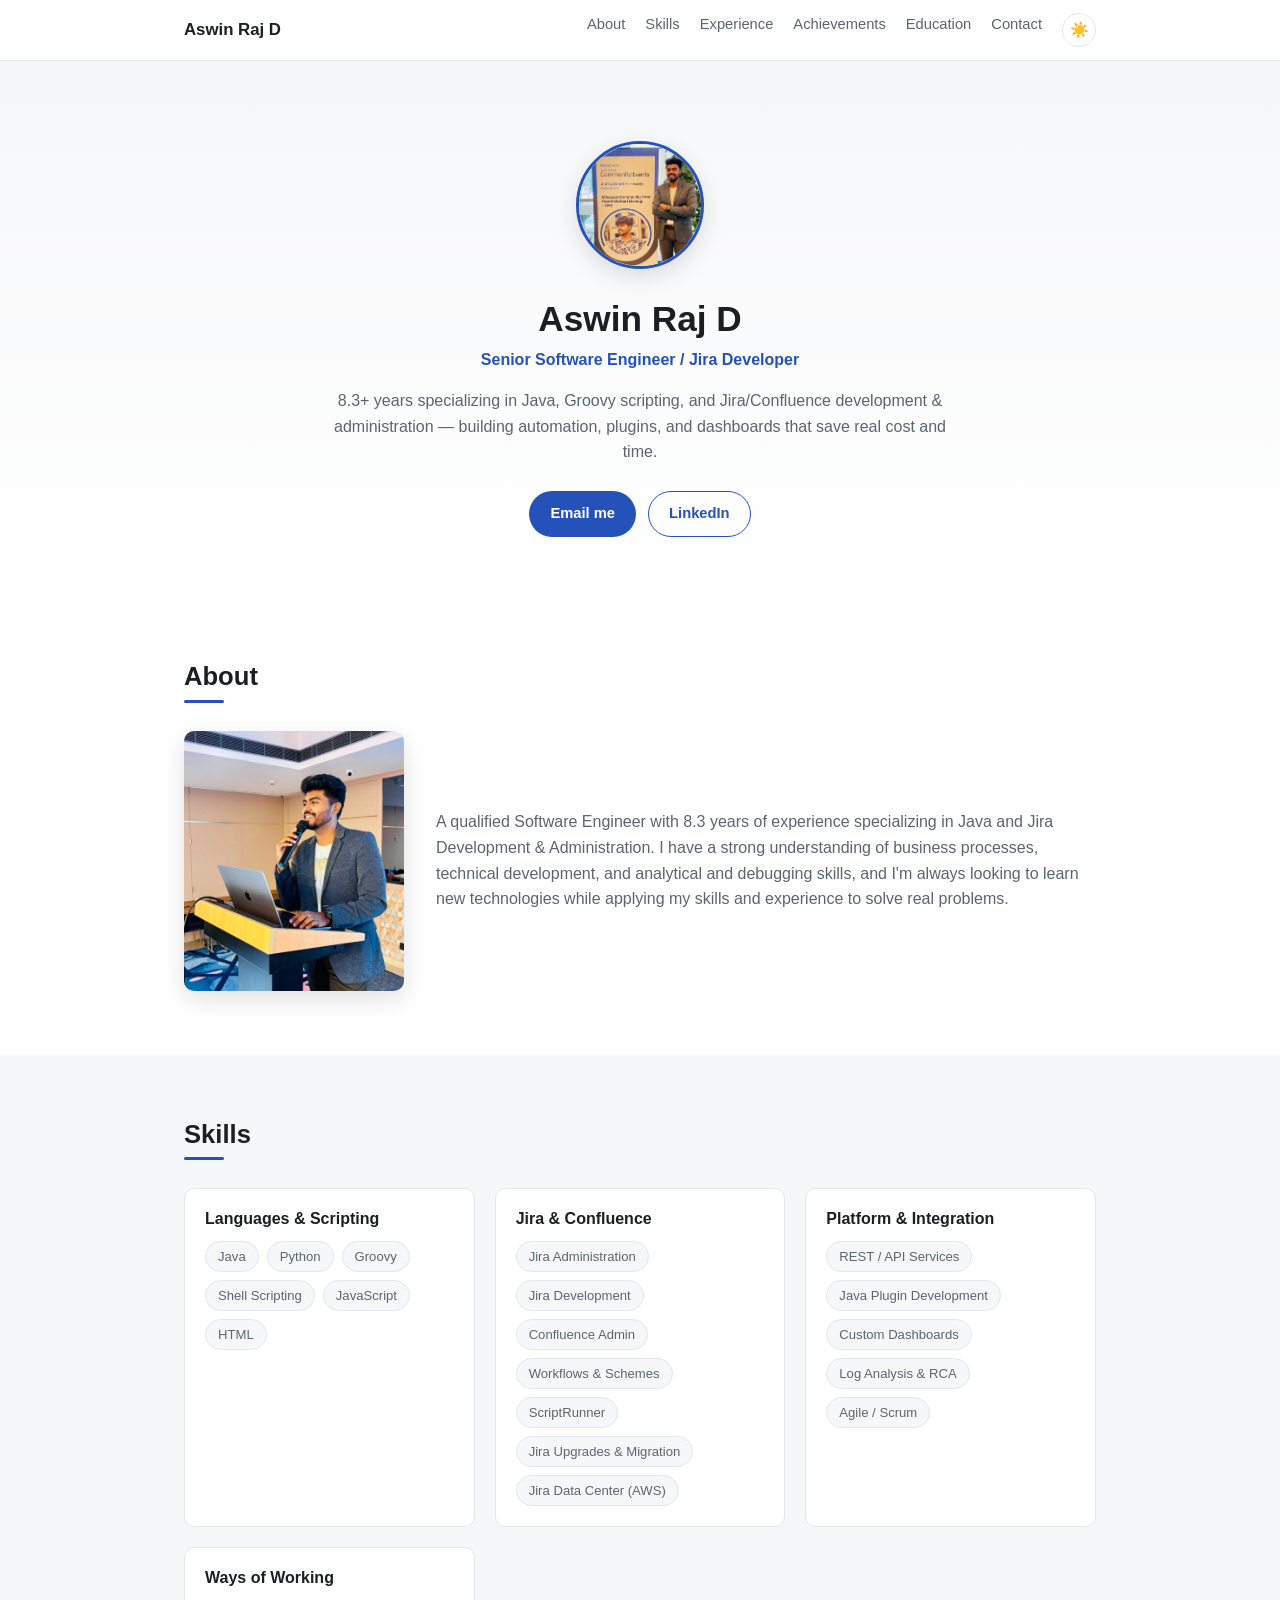
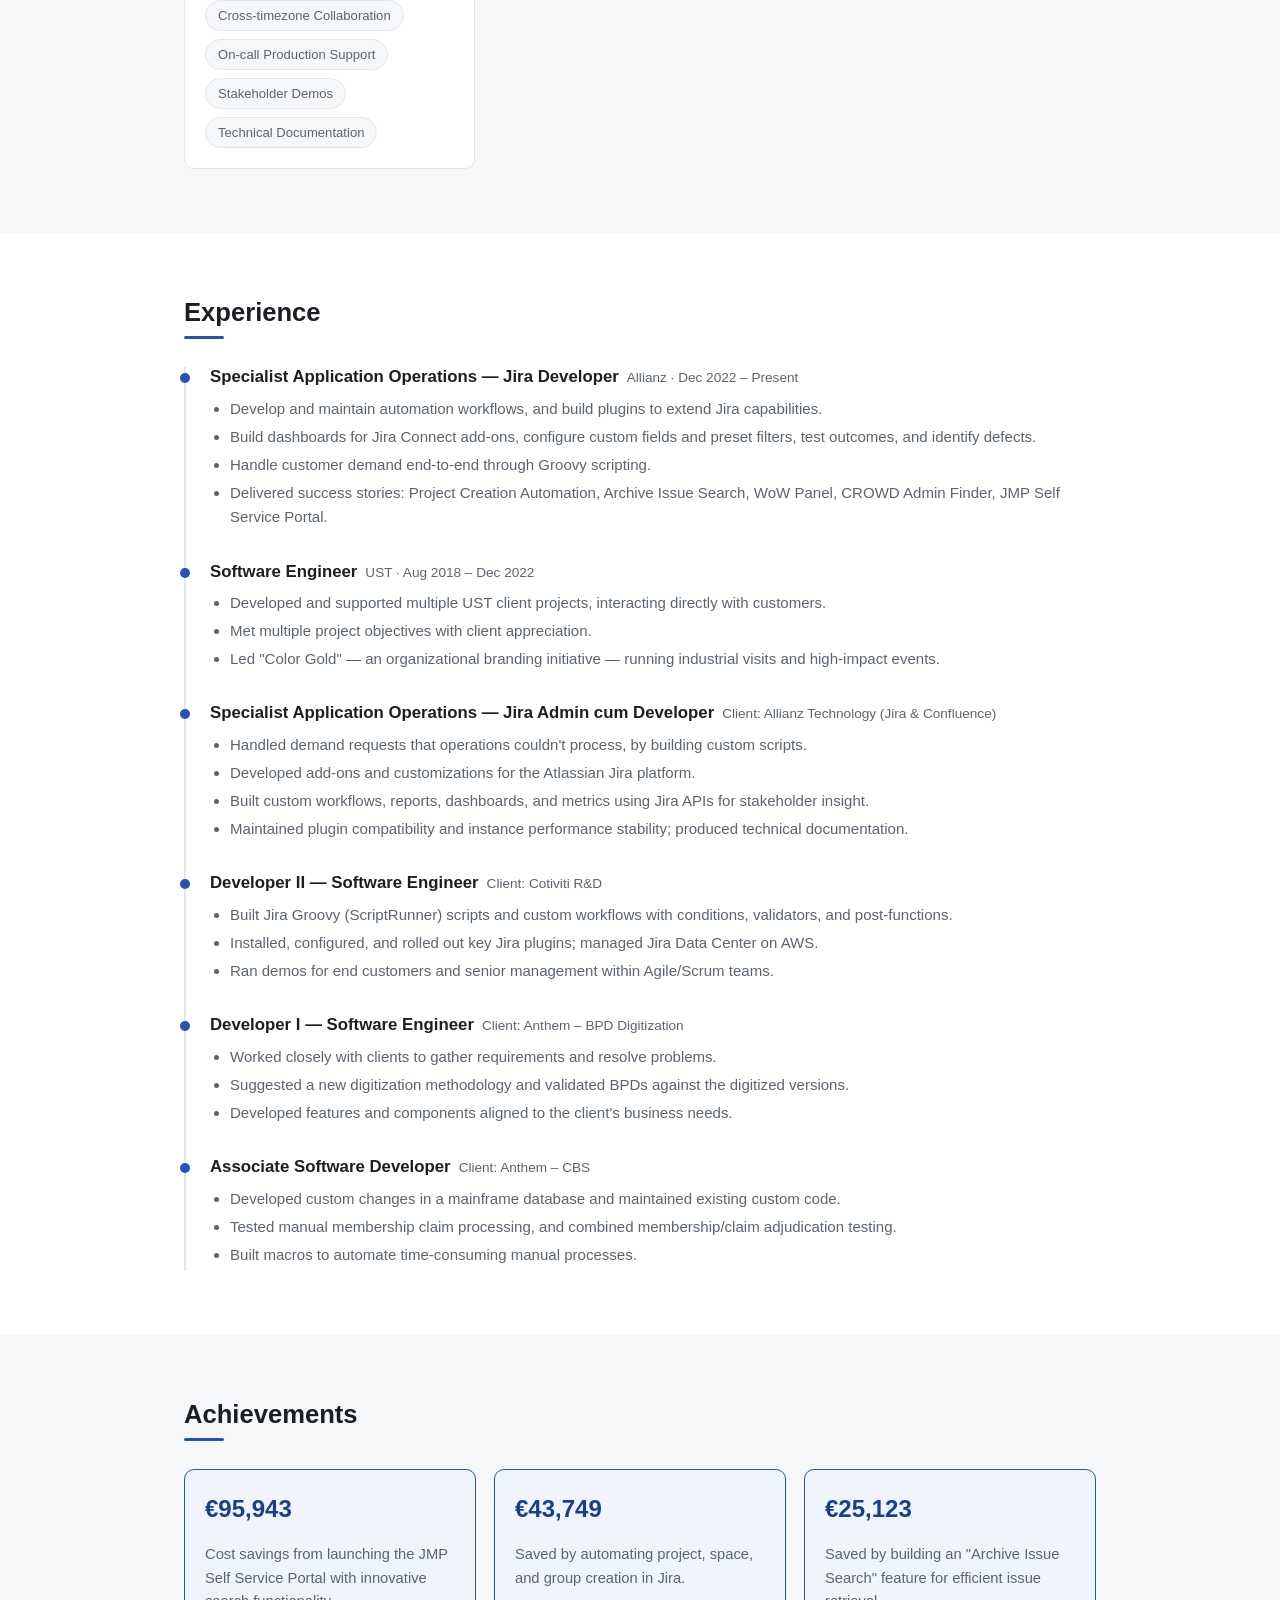
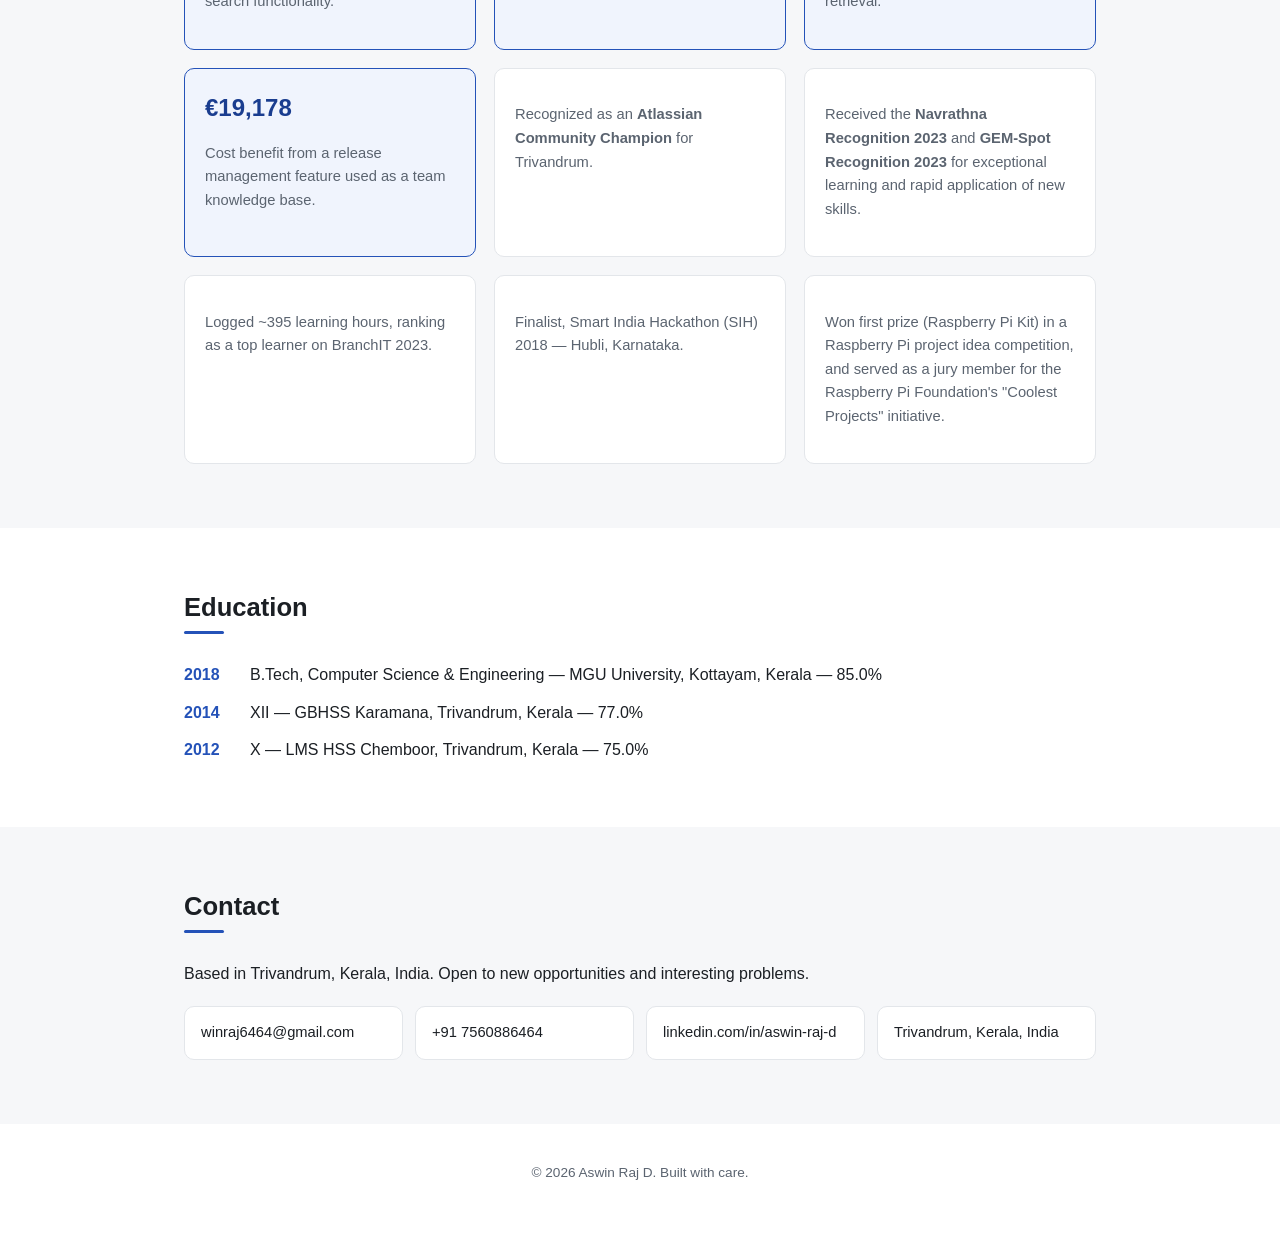
==== commit d1912652: "Make site data-driven from content.json; add Decap CMS admin UI" ====
--- a/index.html
+++ b/index.html
@@ -29,28 +29,16 @@
 <main>
 
   <section id="top" class="hero">
-    <div class="container hero-inner">
-      <img class="avatar" src="images/profile.jpg" alt="Aswin Raj D">
-      <h1>Aswin Raj D</h1>
-      <p class="title">Senior Software Engineer / Jira Developer</p>
-      <p class="lede"><span id="years-exp" data-start="2018-08-01">7.6+</span> years specializing in Java, Groovy scripting, and Jira/Confluence development &amp;
-        administration — building automation, plugins, and dashboards that save real cost and time.</p>
-      <div class="hero-actions">
-        <a class="btn btn-primary" href="mailto:winraj6464@gmail.com">Email me</a>
-        <a class="btn btn-secondary" href="https://www.linkedin.com/in/aswin-raj-d-5905b4152/" target="_blank" rel="noopener">LinkedIn</a>
-      </div>
+    <div class="container hero-inner" id="hero-content">
+      <!-- populated by script.js from content/content.json -->
     </div>
   </section>
 
   <section id="about" class="section reveal">
     <div class="container">
       <h2>About</h2>
-      <div class="about-inner">
-        <img class="about-photo" src="images/speaking.jpg" alt="Aswin Raj D speaking at Atlassian Community Trivandrum">
-        <p>A qualified Software Engineer with <span id="years-exp-2" data-start="2018-08-01">7.6</span> years of experience specializing in Java and Jira Development
-          &amp; Administration. I have a strong understanding of business processes, technical development, and
-          analytical and debugging skills, and I'm always looking to learn new technologies while applying my
-          skills and experience to solve real problems.</p>
+      <div class="about-inner" id="about-content">
+        <!-- populated by script.js -->
       </div>
     </div>
   </section>
@@ -58,35 +46,8 @@
   <section id="skills" class="section alt reveal">
     <div class="container">
       <h2>Skills</h2>
-      <div class="skills-grid">
-        <div class="skill-card">
-          <h3>Languages &amp; Scripting</h3>
-          <ul class="tags">
-            <li>Java</li><li>Python</li><li>Groovy</li><li>Shell Scripting</li><li>JavaScript</li><li>HTML</li>
-          </ul>
-        </div>
-        <div class="skill-card">
-          <h3>Jira &amp; Confluence</h3>
-          <ul class="tags">
-            <li>Jira Administration</li><li>Jira Development</li><li>Confluence Admin</li>
-            <li>Workflows &amp; Schemes</li><li>ScriptRunner</li><li>Jira Upgrades &amp; Migration</li>
-            <li>Jira Data Center (AWS)</li>
-          </ul>
-        </div>
-        <div class="skill-card">
-          <h3>Platform &amp; Integration</h3>
-          <ul class="tags">
-            <li>REST / API Services</li><li>Java Plugin Development</li><li>Custom Dashboards</li>
-            <li>Log Analysis &amp; RCA</li><li>Agile / Scrum</li>
-          </ul>
-        </div>
-        <div class="skill-card">
-          <h3>Ways of Working</h3>
-          <ul class="tags">
-            <li>Cross-timezone Collaboration</li><li>On-call Production Support</li>
-            <li>Stakeholder Demos</li><li>Technical Documentation</li>
-          </ul>
-        </div>
+      <div class="skills-grid" id="skills-content">
+        <!-- populated by script.js -->
       </div>
     </div>
   </section>
@@ -94,86 +55,8 @@
   <section id="experience" class="section reveal">
     <div class="container">
       <h2>Experience</h2>
-      <div class="timeline">
-
-        <div class="timeline-item">
-          <div class="timeline-header">
-            <h3>Specialist Application Operations — Jira Developer</h3>
-            <span class="timeline-meta">Allianz · Dec 2022 – Present</span>
-          </div>
-          <ul>
-            <li>Develop and maintain automation workflows, and build plugins to extend Jira capabilities.</li>
-            <li>Build dashboards for Jira Connect add-ons, configure custom fields and preset filters, test outcomes,
-              and identify defects.</li>
-            <li>Handle customer demand end-to-end through Groovy scripting.</li>
-            <li>Delivered success stories: Project Creation Automation, Archive Issue Search, WoW Panel,
-              CROWD Admin Finder, JMP Self Service Portal.</li>
-          </ul>
-        </div>
-
-        <div class="timeline-item">
-          <div class="timeline-header">
-            <h3>Software Engineer</h3>
-            <span class="timeline-meta">UST · Aug 2018 – Dec 2022</span>
-          </div>
-          <ul>
-            <li>Developed and supported multiple UST client projects, interacting directly with customers.</li>
-            <li>Met multiple project objectives with client appreciation.</li>
-            <li>Led "Color Gold" — an organizational branding initiative — running industrial visits and
-              high-impact events.</li>
-          </ul>
-        </div>
-
-        <div class="timeline-item">
-          <div class="timeline-header">
-            <h3>Specialist Application Operations — Jira Admin cum Developer</h3>
-            <span class="timeline-meta">Client: Allianz Technology (Jira &amp; Confluence)</span>
-          </div>
-          <ul>
-            <li>Handled demand requests that operations couldn't process, by building custom scripts.</li>
-            <li>Developed add-ons and customizations for the Atlassian Jira platform.</li>
-            <li>Built custom workflows, reports, dashboards, and metrics using Jira APIs for stakeholder insight.</li>
-            <li>Maintained plugin compatibility and instance performance stability; produced technical documentation.</li>
-          </ul>
-        </div>
-
-        <div class="timeline-item">
-          <div class="timeline-header">
-            <h3>Developer II — Software Engineer</h3>
-            <span class="timeline-meta">Client: Cotiviti R&amp;D</span>
-          </div>
-          <ul>
-            <li>Built Jira Groovy (ScriptRunner) scripts and custom workflows with conditions, validators,
-              and post-functions.</li>
-            <li>Installed, configured, and rolled out key Jira plugins; managed Jira Data Center on AWS.</li>
-            <li>Ran demos for end customers and senior management within Agile/Scrum teams.</li>
-          </ul>
-        </div>
-
-        <div class="timeline-item">
-          <div class="timeline-header">
-            <h3>Developer I — Software Engineer</h3>
-            <span class="timeline-meta">Client: Anthem – BPD Digitization</span>
-          </div>
-          <ul>
-            <li>Worked closely with clients to gather requirements and resolve problems.</li>
-            <li>Suggested a new digitization methodology and validated BPDs against the digitized versions.</li>
-            <li>Developed features and components aligned to the client's business needs.</li>
-          </ul>
-        </div>
-
-        <div class="timeline-item">
-          <div class="timeline-header">
-            <h3>Associate Software Developer</h3>
-            <span class="timeline-meta">Client: Anthem – CBS</span>
-          </div>
-          <ul>
-            <li>Developed custom changes in a mainframe database and maintained existing custom code.</li>
-            <li>Tested manual membership claim processing, and combined membership/claim adjudication testing.</li>
-            <li>Built macros to automate time-consuming manual processes.</li>
-          </ul>
-        </div>
-
+      <div class="timeline" id="experience-content">
+        <!-- populated by script.js -->
       </div>
     </div>
   </section>
@@ -181,44 +64,8 @@
   <section id="achievements" class="section alt reveal">
     <div class="container">
       <h2>Achievements</h2>
-      <div class="achievements-grid">
-        <div class="achievement-card highlight">
-          <span class="stat" data-eur="95943">€95,943</span>
-          <span class="stat-inr"></span>
-          <p>Cost savings from launching the JMP Self Service Portal with innovative search functionality.</p>
-        </div>
-        <div class="achievement-card highlight">
-          <span class="stat" data-eur="43748.50">€43,748</span>
-          <span class="stat-inr"></span>
-          <p>Saved by automating project, space, and group creation in Jira.</p>
-        </div>
-        <div class="achievement-card highlight">
-          <span class="stat" data-eur="25123.40">€25,123</span>
-          <span class="stat-inr"></span>
-          <p>Saved by building an "Archive Issue Search" feature for efficient issue retrieval.</p>
-        </div>
-        <div class="achievement-card highlight">
-          <span class="stat" data-eur="19177.60">€19,178</span>
-          <span class="stat-inr"></span>
-          <p>Cost benefit from a release management feature used as a team knowledge base.</p>
-        </div>
-        <div class="achievement-card">
-          <p>Recognized as an <strong>Atlassian Community Champion</strong> for Trivandrum.</p>
-        </div>
-        <div class="achievement-card">
-          <p>Received the <strong>Navrathna Recognition 2023</strong> and <strong>GEM-Spot Recognition 2023</strong>
-            for exceptional learning and rapid application of new skills.</p>
-        </div>
-        <div class="achievement-card">
-          <p>Logged ~395 learning hours, ranking as a top learner on BranchIT 2023.</p>
-        </div>
-        <div class="achievement-card">
-          <p>Finalist, Smart India Hackathon (SIH) 2018 — Hubli, Karnataka.</p>
-        </div>
-        <div class="achievement-card">
-          <p>Won first prize (Raspberry Pi Kit) in a Raspberry Pi project idea competition, and served as a jury
-            member for the Raspberry Pi Foundation's "Coolest Projects" initiative.</p>
-        </div>
+      <div class="achievements-grid" id="achievements-content">
+        <!-- populated by script.js -->
       </div>
     </div>
   </section>
@@ -226,19 +73,8 @@
   <section id="education" class="section reveal">
     <div class="container">
       <h2>Education</h2>
-      <ul class="education-list">
-        <li>
-          <span class="edu-year">2018</span>
-          <span>B.Tech, Computer Science &amp; Engineering — MGU University, Kottayam, Kerala — 85.0%</span>
-        </li>
-        <li>
-          <span class="edu-year">2014</span>
-          <span>XII — GBHSS Karamana, Trivandrum, Kerala — 77.0%</span>
-        </li>
-        <li>
-          <span class="edu-year">2012</span>
-          <span>X — LMS HSS Chemboor, Trivandrum, Kerala — 75.0%</span>
-        </li>
+      <ul class="education-list" id="education-content">
+        <!-- populated by script.js -->
       </ul>
     </div>
   </section>
@@ -246,12 +82,9 @@
   <section id="contact" class="section alt reveal">
     <div class="container">
       <h2>Contact</h2>
-      <p>Based in Trivandrum, Kerala, India. Open to new opportunities and interesting problems.</p>
-      <div class="contact-grid">
-        <a class="contact-item" href="mailto:winraj6464@gmail.com">winraj6464@gmail.com</a>
-        <a class="contact-item" href="tel:+917560886464">+91 7560886464</a>
-        <a class="contact-item" href="https://www.linkedin.com/in/aswin-raj-d-5905b4152/" target="_blank" rel="noopener">linkedin.com/in/aswin-raj-d</a>
-        <span class="contact-item">Trivandrum, Kerala, India</span>
+      <p id="contact-intro"></p>
+      <div class="contact-grid" id="contact-content">
+        <!-- populated by script.js -->
       </div>
     </div>
   </section>
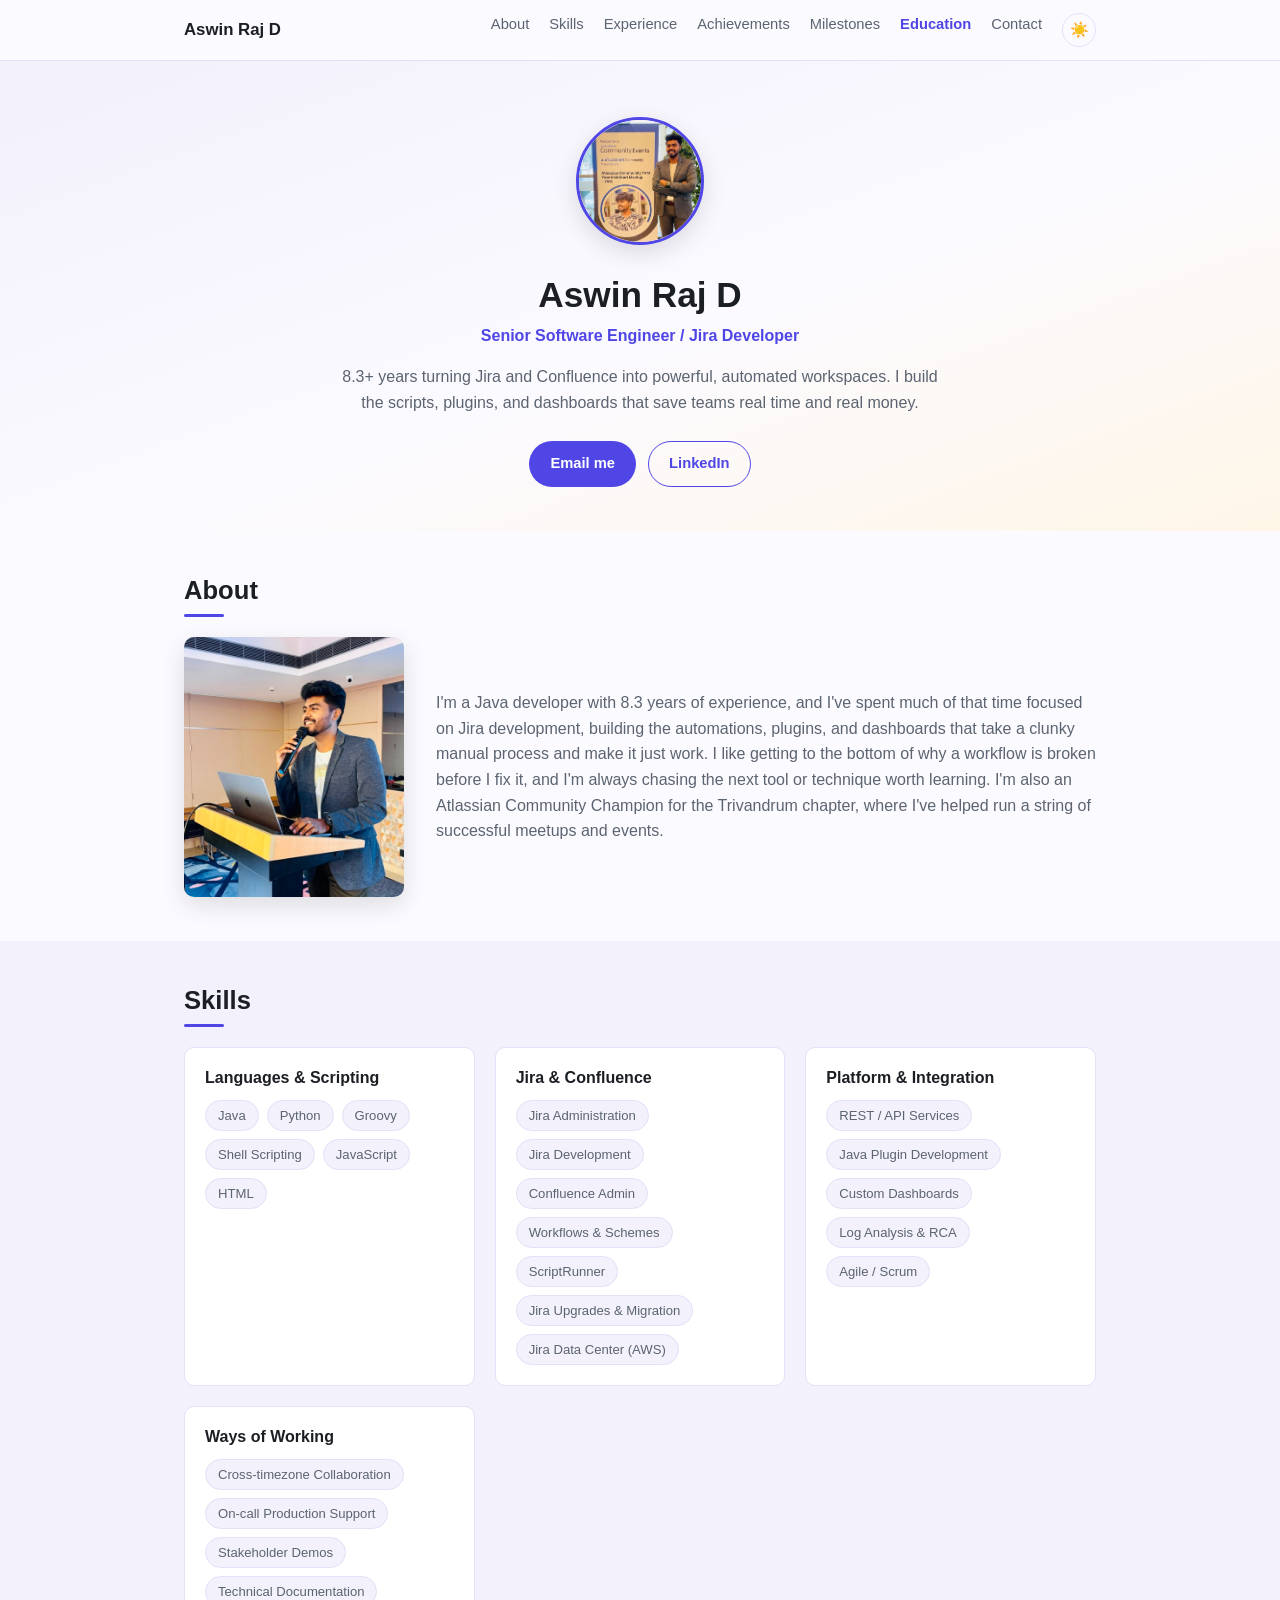
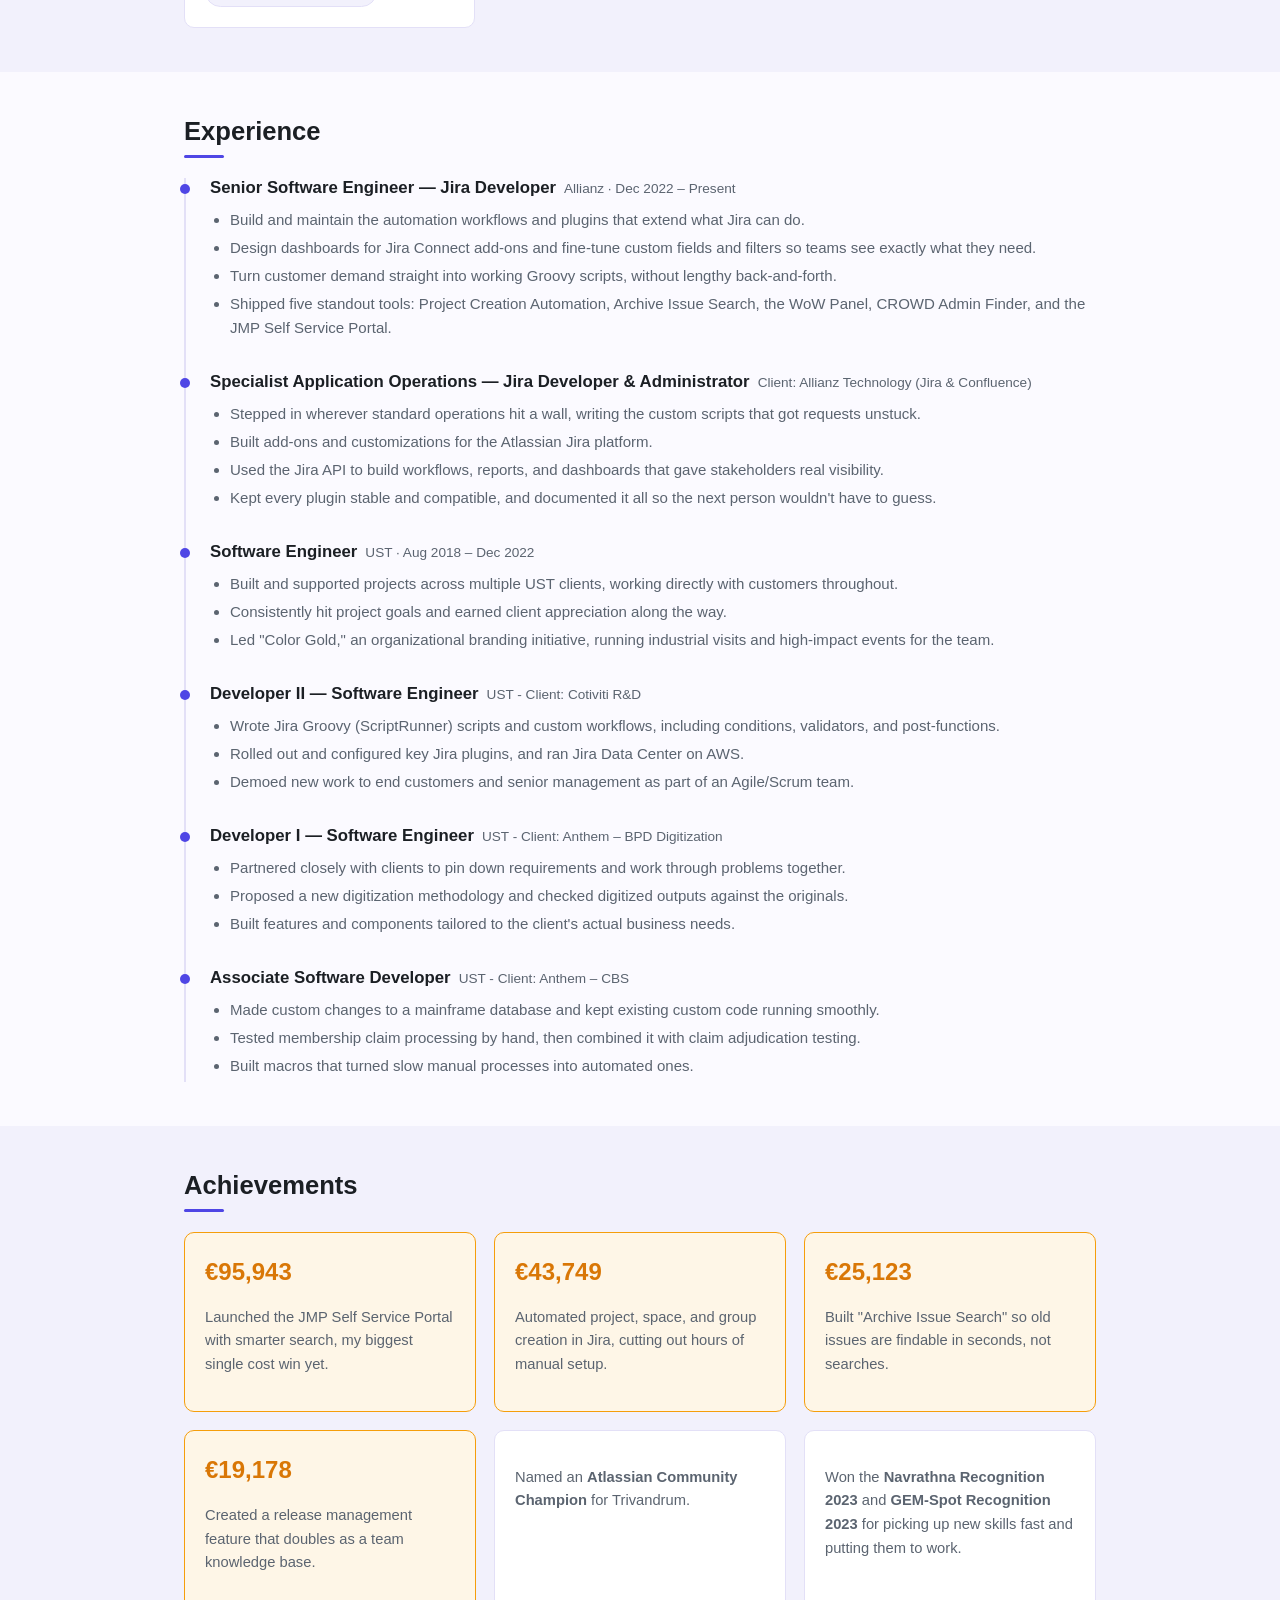
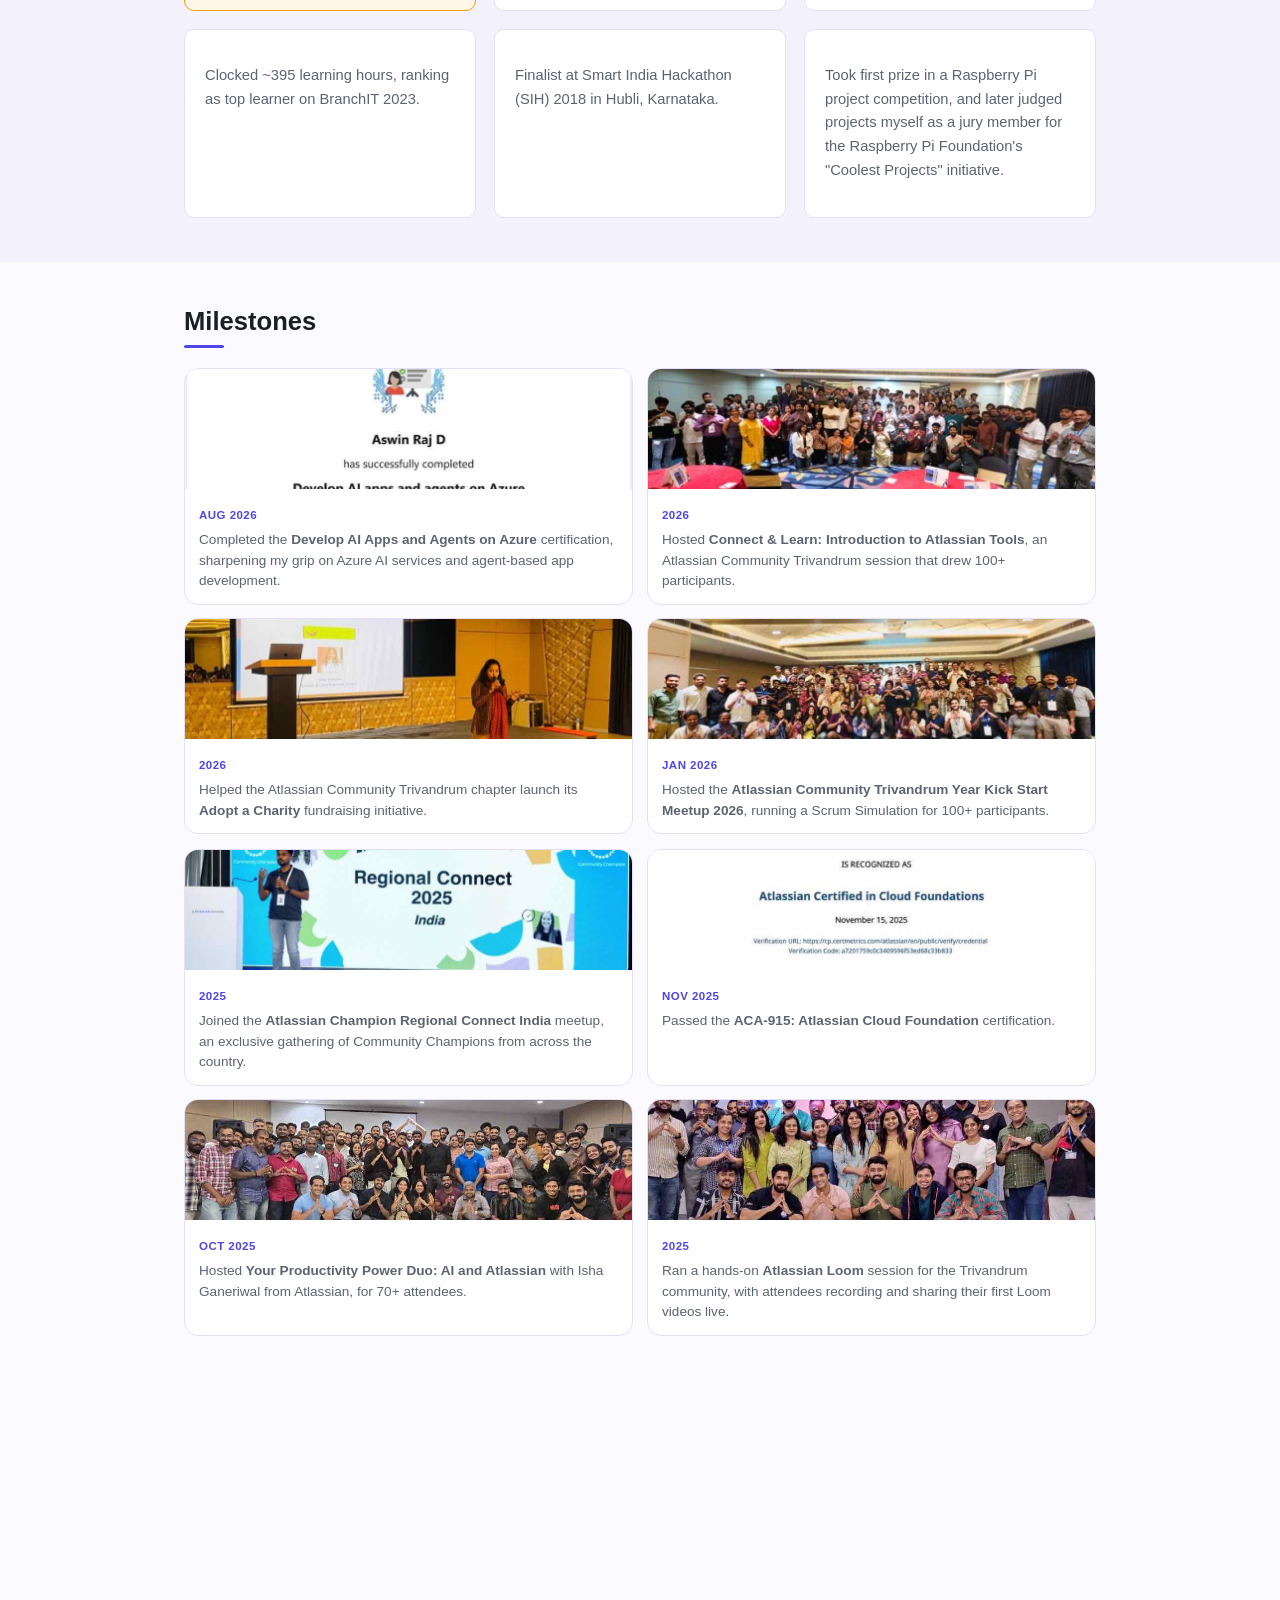
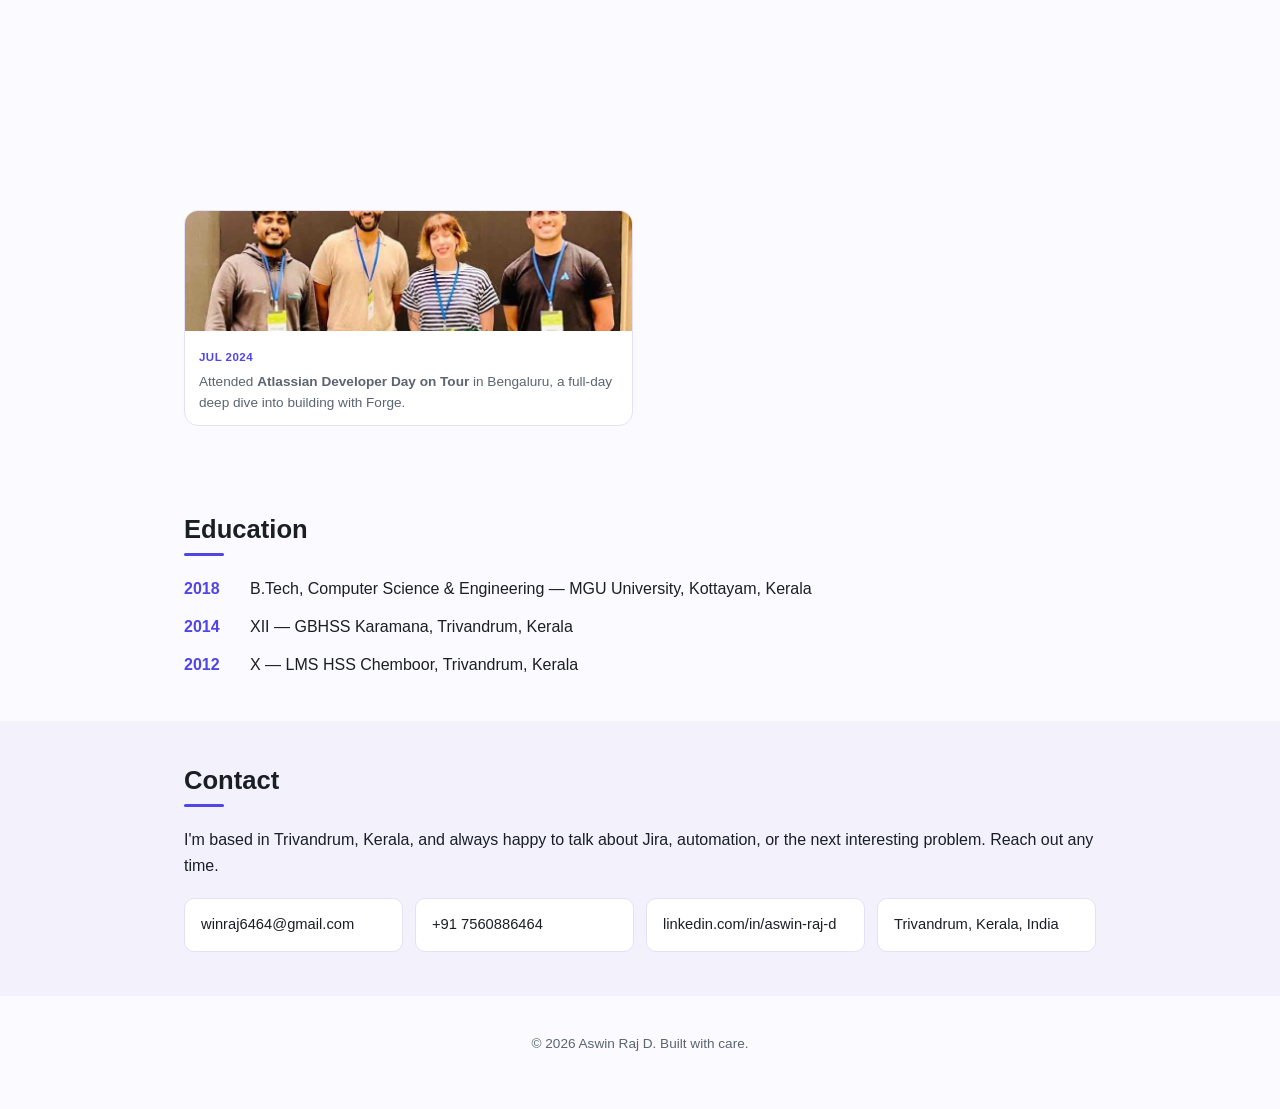
==== commit aef85cad: "Add Milestones section with LinkedIn-linked photo tiles Adds a new Milestones section showcasing com" ====
--- a/index.html
+++ b/index.html
@@ -17,6 +17,7 @@
       <a href="#skills">Skills</a>
       <a href="#experience">Experience</a>
       <a href="#achievements">Achievements</a>
+      <a href="#milestones">Milestones</a>
       <a href="#education">Education</a>
       <a href="#contact">Contact</a>
       <button id="theme-toggle" class="theme-toggle" type="button" aria-label="Toggle dark mode">
@@ -70,6 +71,15 @@
     </div>
   </section>
 
+  <section id="milestones" class="section reveal">
+    <div class="container">
+      <h2>Milestones</h2>
+      <div class="milestones-grid" id="milestones-content">
+        <!-- populated by script.js -->
+      </div>
+    </div>
+  </section>
+
   <section id="education" class="section reveal">
     <div class="container">
       <h2>Education</h2>
--- a/styles.css
+++ b/styles.css
@@ -1,29 +1,33 @@
 :root {
-  --bg: #ffffff;
-  --bg-alt: #f6f7f9;
+  --bg: #fbfaff;
+  --bg-alt: #f2f1fc;
   --card-bg: #ffffff;
-  --highlight-bg: #f0f4fd;
+  --highlight-bg: #fef6e7;
   --text: #1b1f24;
   --text-muted: #5b6470;
-  --border: #e3e6ea;
-  --primary: #2452b8;
-  --primary-dark: #1a3d8f;
+  --border: #e3e0f7;
+  --primary: #4f46e5;
+  --primary-dark: #4338ca;
+  --accent: #f59e0b;
+  --accent-dark: #d97706;
   --radius: 10px;
   --max-width: 960px;
-  --header-bg: rgba(255, 255, 255, 0.9);
+  --header-bg: rgba(251, 250, 255, 0.9);
 }
 
 [data-theme="dark"] {
-  --bg: #0f1216;
-  --bg-alt: #161a20;
-  --card-bg: #1a1f27;
-  --highlight-bg: #16233d;
+  --bg: #100f1f;
+  --bg-alt: #1a1830;
+  --card-bg: #201e3a;
+  --highlight-bg: #2c2410;
   --text: #eef1f5;
-  --text-muted: #9aa4b2;
-  --border: #2a2f38;
-  --primary: #5b8cf0;
-  --primary-dark: #8ab0ff;
-  --header-bg: rgba(15, 18, 22, 0.85);
+  --text-muted: #a5a3c4;
+  --border: #332f56;
+  --primary: #818cf8;
+  --primary-dark: #a5b4fc;
+  --accent: #fbbf24;
+  --accent-dark: #fcd34d;
+  --header-bg: rgba(16, 15, 31, 0.85);
 }
 
 * { box-sizing: border-box; }
@@ -85,6 +89,11 @@
 }
 
 .nav nav a:hover { color: var(--primary); }
+
+.nav nav a.active {
+  color: var(--primary);
+  font-weight: 700;
+}
 
 .theme-toggle {
   background: none;
@@ -108,9 +117,9 @@
 
 /* Hero */
 .hero {
-  padding: 80px 0 60px;
+  padding: 56px 0 44px;
   text-align: center;
-  background: linear-gradient(180deg, var(--bg-alt), var(--bg));
+  background: linear-gradient(160deg, var(--bg-alt) 0%, var(--bg) 55%, var(--highlight-bg) 100%);
 }
 
 .avatar {
@@ -172,7 +181,7 @@
 
 /* Sections */
 .section {
-  padding: 64px 0;
+  padding: 44px 0;
 }
 
 .section.alt {
@@ -181,7 +190,7 @@
 
 .section h2 {
   font-size: 1.6rem;
-  margin: 0 0 28px;
+  margin: 0 0 20px;
   position: relative;
   padding-bottom: 10px;
 }
@@ -339,7 +348,7 @@
 }
 
 .achievement-card.highlight {
-  border-color: var(--primary);
+  border-color: var(--accent);
   background: var(--highlight-bg);
 }
 
@@ -347,7 +356,7 @@
   display: block;
   font-size: 1.5rem;
   font-weight: 700;
-  color: var(--primary-dark);
+  color: var(--accent-dark);
 }
 
 .achievement-card .stat-inr {
@@ -355,6 +364,116 @@
   font-size: 0.82rem;
   color: var(--text-muted);
   margin-bottom: 6px;
+}
+
+/* Milestones */
+.milestones-grid {
+  display: grid;
+  grid-template-columns: repeat(auto-fill, minmax(180px, 1fr));
+  gap: 14px;
+  grid-auto-flow: dense;
+}
+
+.milestone-tile {
+  display: block;
+  background: var(--card-bg);
+  border: 1px solid var(--border);
+  border-radius: 14px;
+  padding: 14px;
+  text-decoration: none;
+  color: inherit;
+  cursor: default;
+  transition: transform 0.25s ease, box-shadow 0.25s ease, border-color 0.25s ease;
+  opacity: 0;
+  transform: translateY(16px) scale(0.98);
+}
+
+a.milestone-tile {
+  cursor: pointer;
+}
+
+.milestone-tile.in-view {
+  animation: milestone-in 0.5s ease forwards;
+}
+
+.milestone-tile:hover {
+  transform: translateY(-4px);
+  border-color: var(--primary);
+  box-shadow: 0 14px 28px rgba(0, 0, 0, 0.1);
+}
+
+.milestone-tile.featured {
+  grid-column: span 2;
+  padding: 0;
+  overflow: hidden;
+  display: flex;
+  flex-direction: column;
+}
+
+.milestone-tile.featured img {
+  width: 100%;
+  height: 120px;
+  object-fit: cover;
+  display: block;
+  transition: transform 0.4s ease;
+}
+
+.milestone-tile.featured:hover img {
+  transform: scale(1.06);
+}
+
+.milestone-tile.featured .milestone-tile-body {
+  padding: 12px 14px;
+}
+
+.milestone-date {
+  display: inline-block;
+  font-weight: 700;
+  color: var(--primary);
+  font-size: 0.72rem;
+  text-transform: uppercase;
+  letter-spacing: 0.04em;
+  margin-bottom: 6px;
+}
+
+.milestone-tile p {
+  margin: 0;
+  color: var(--text-muted);
+  font-size: 0.85rem;
+  line-height: 1.5;
+}
+
+@keyframes milestone-in {
+  from {
+    opacity: 0;
+    transform: translateY(16px) scale(0.98);
+  }
+  to {
+    opacity: 1;
+    transform: translateY(0) scale(1);
+  }
+}
+
+@media (prefers-reduced-motion: reduce) {
+  .milestone-tile {
+    opacity: 1;
+    transform: none;
+  }
+  .milestone-tile.featured:hover img {
+    transform: none;
+  }
+}
+
+@media (max-width: 640px) {
+  .milestones-grid {
+    grid-template-columns: repeat(2, 1fr);
+  }
+  .milestone-tile.featured {
+    grid-column: span 2;
+  }
+  .milestone-tile.featured img {
+    height: 150px;
+  }
 }
 
 /* Education */
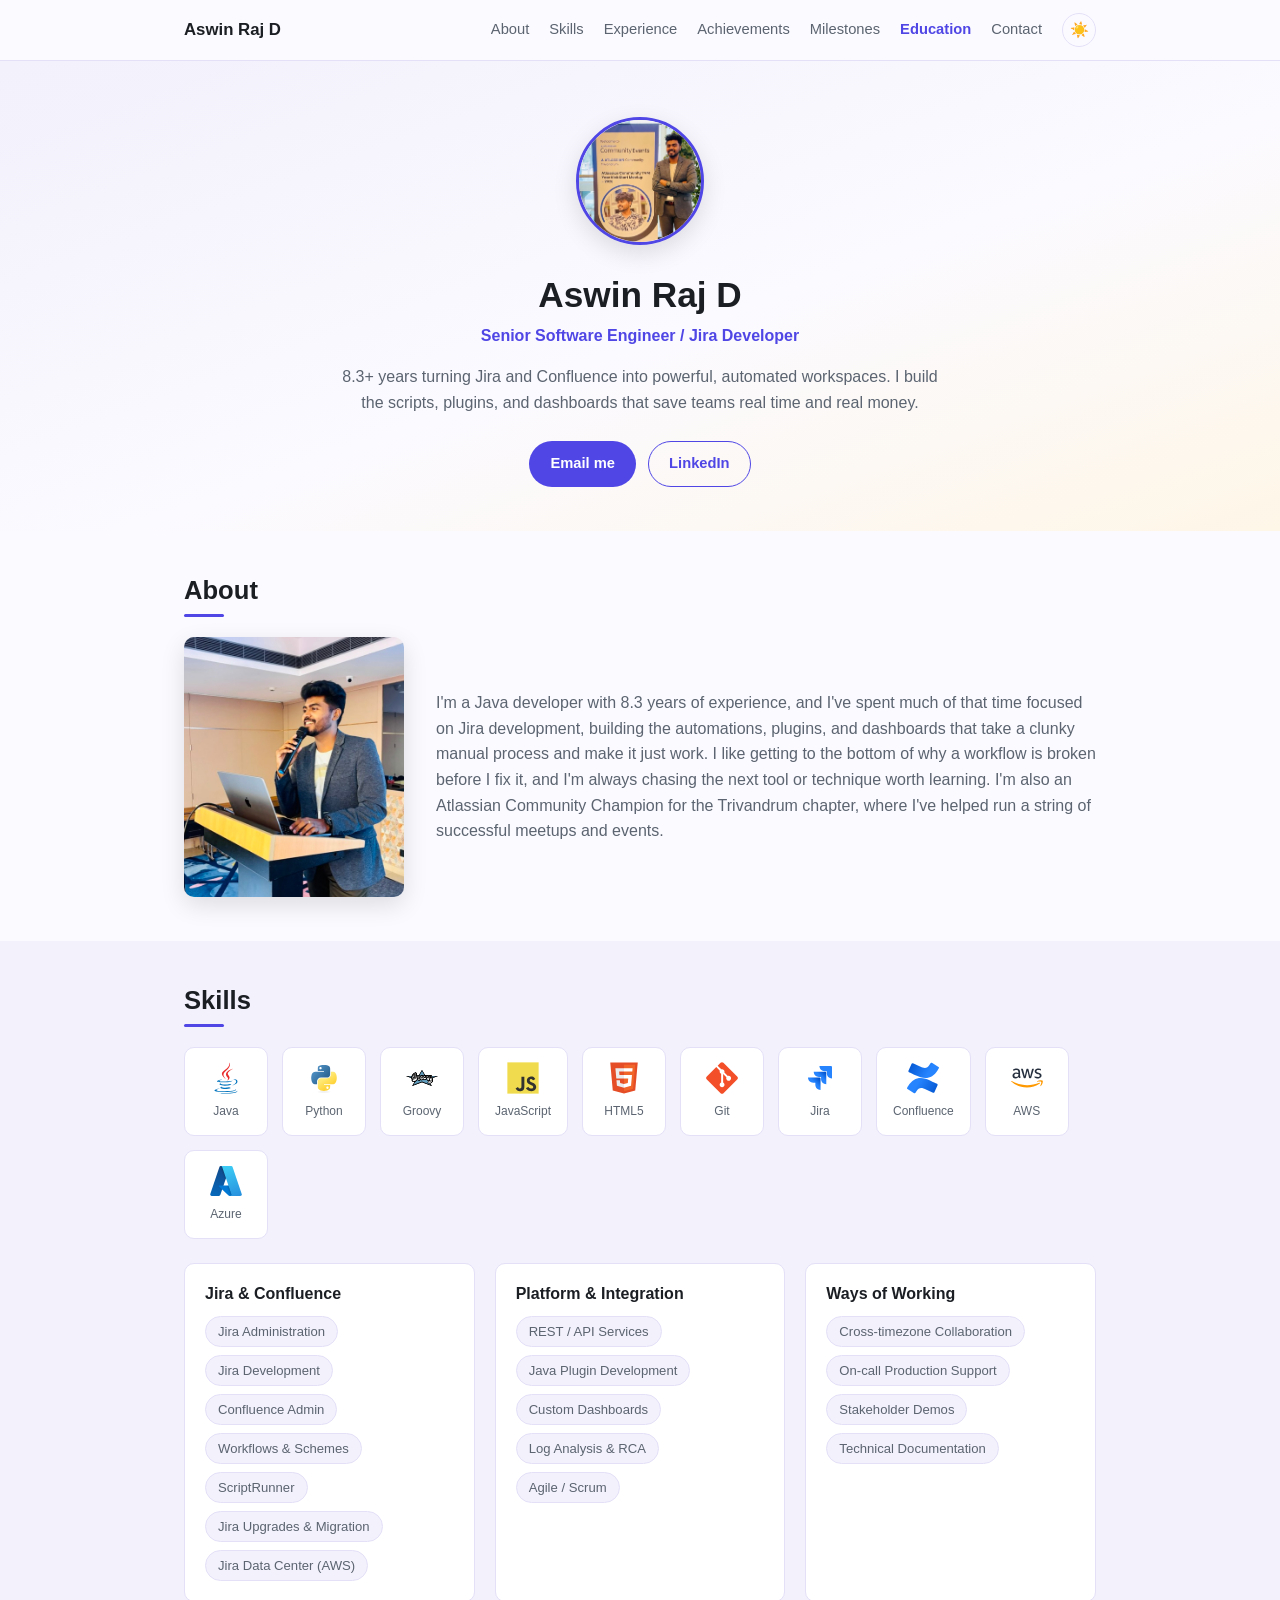
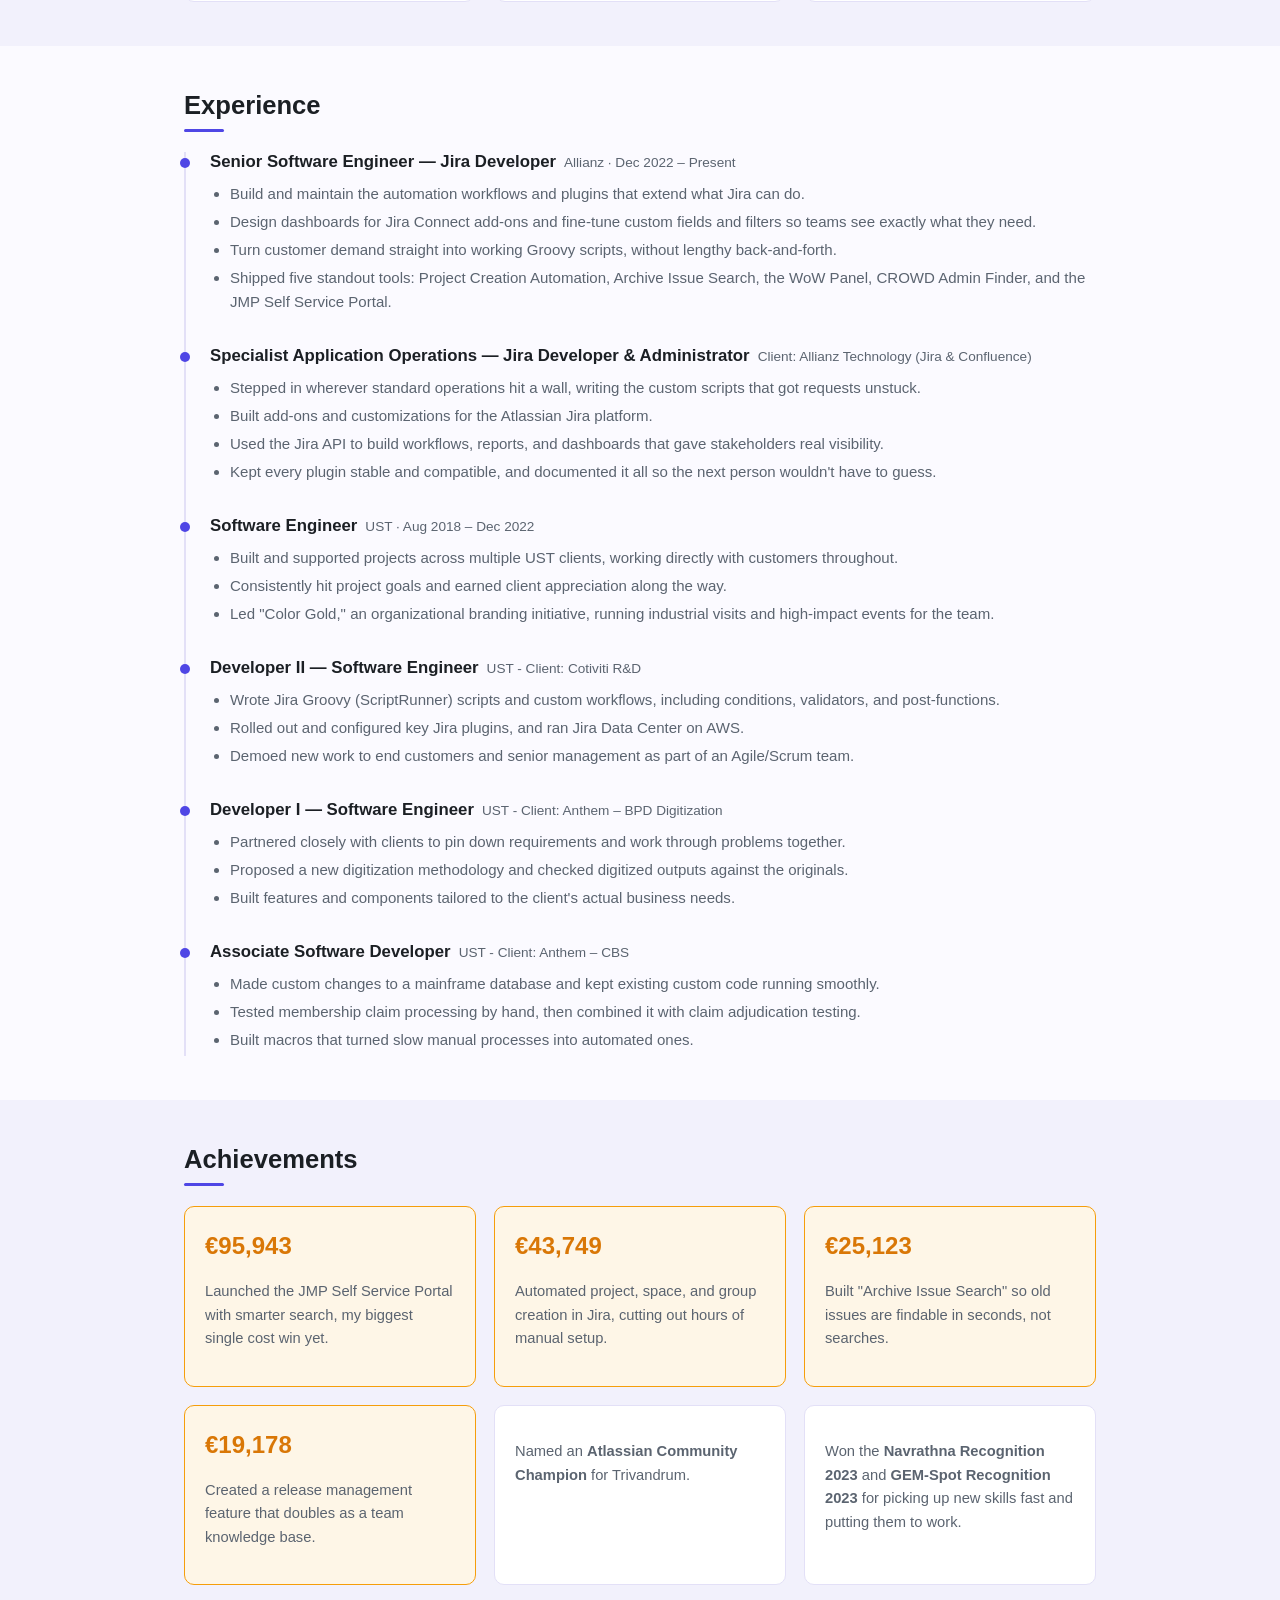
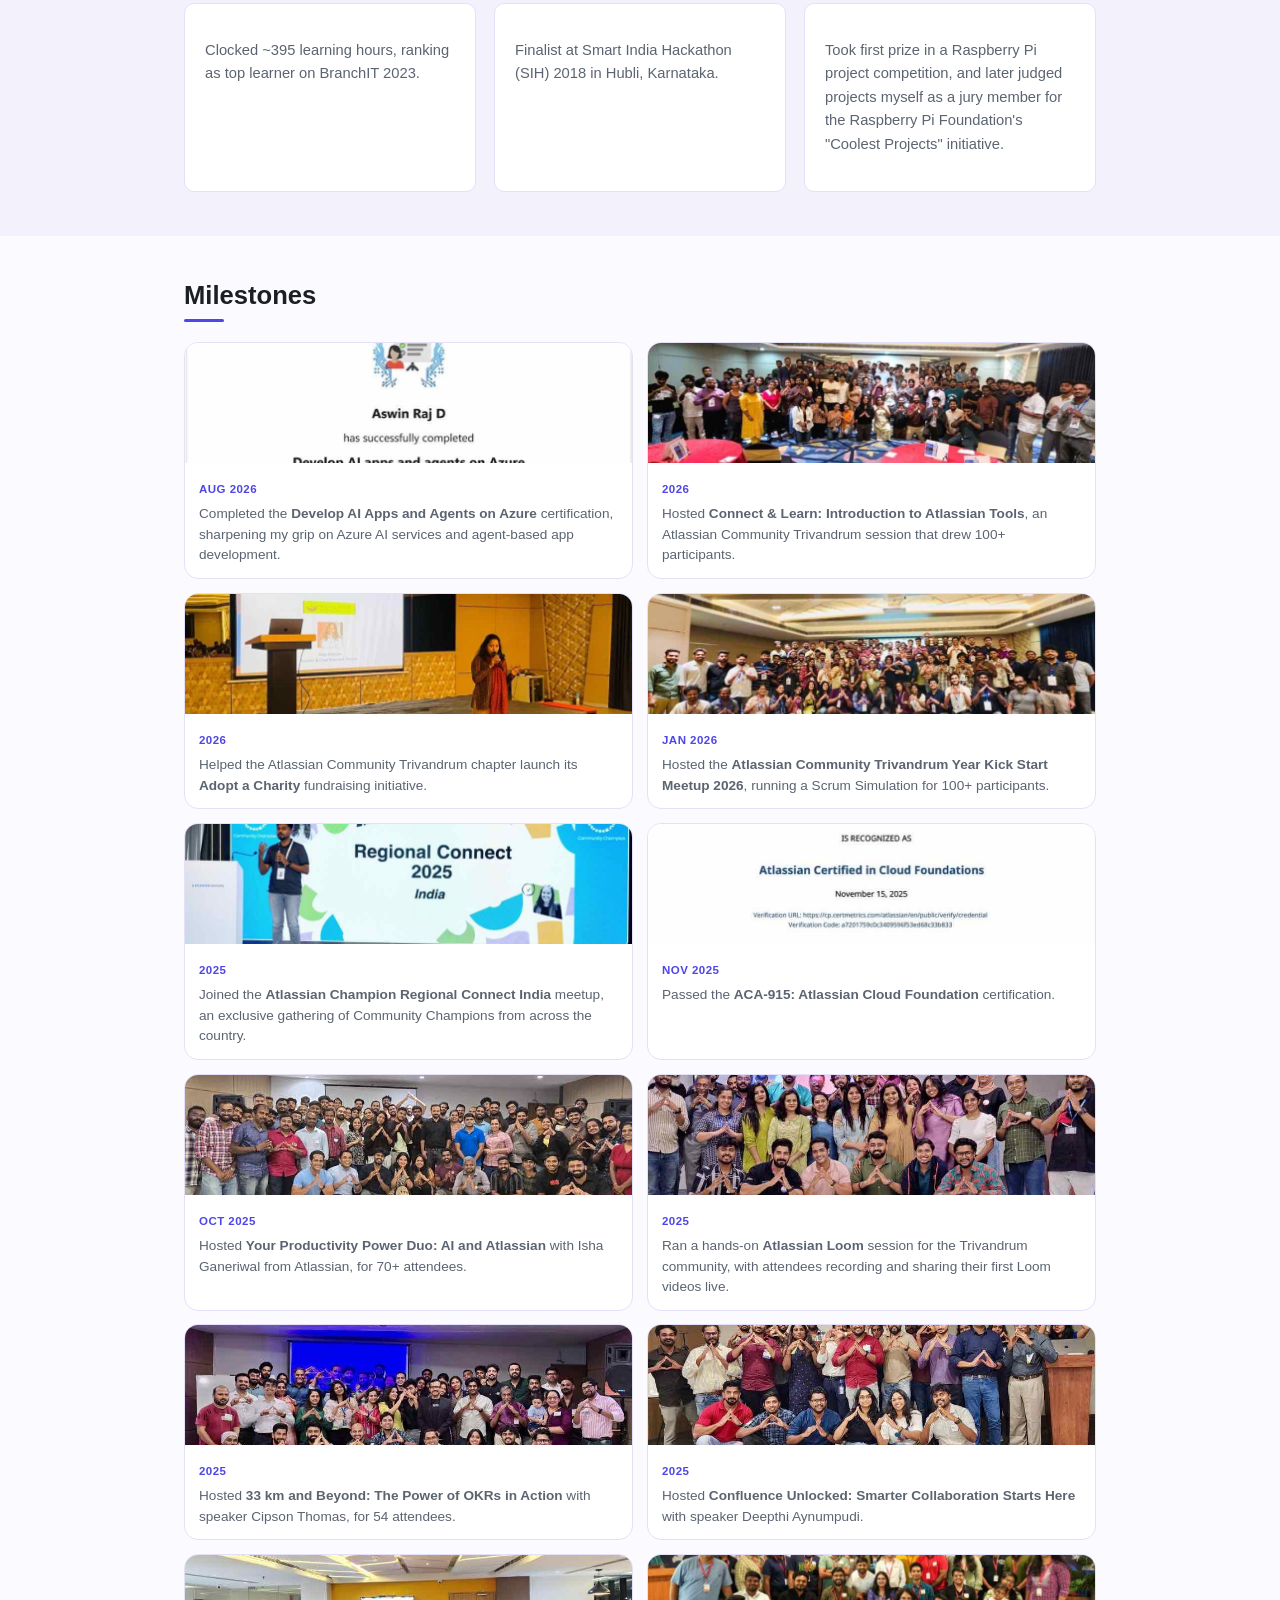
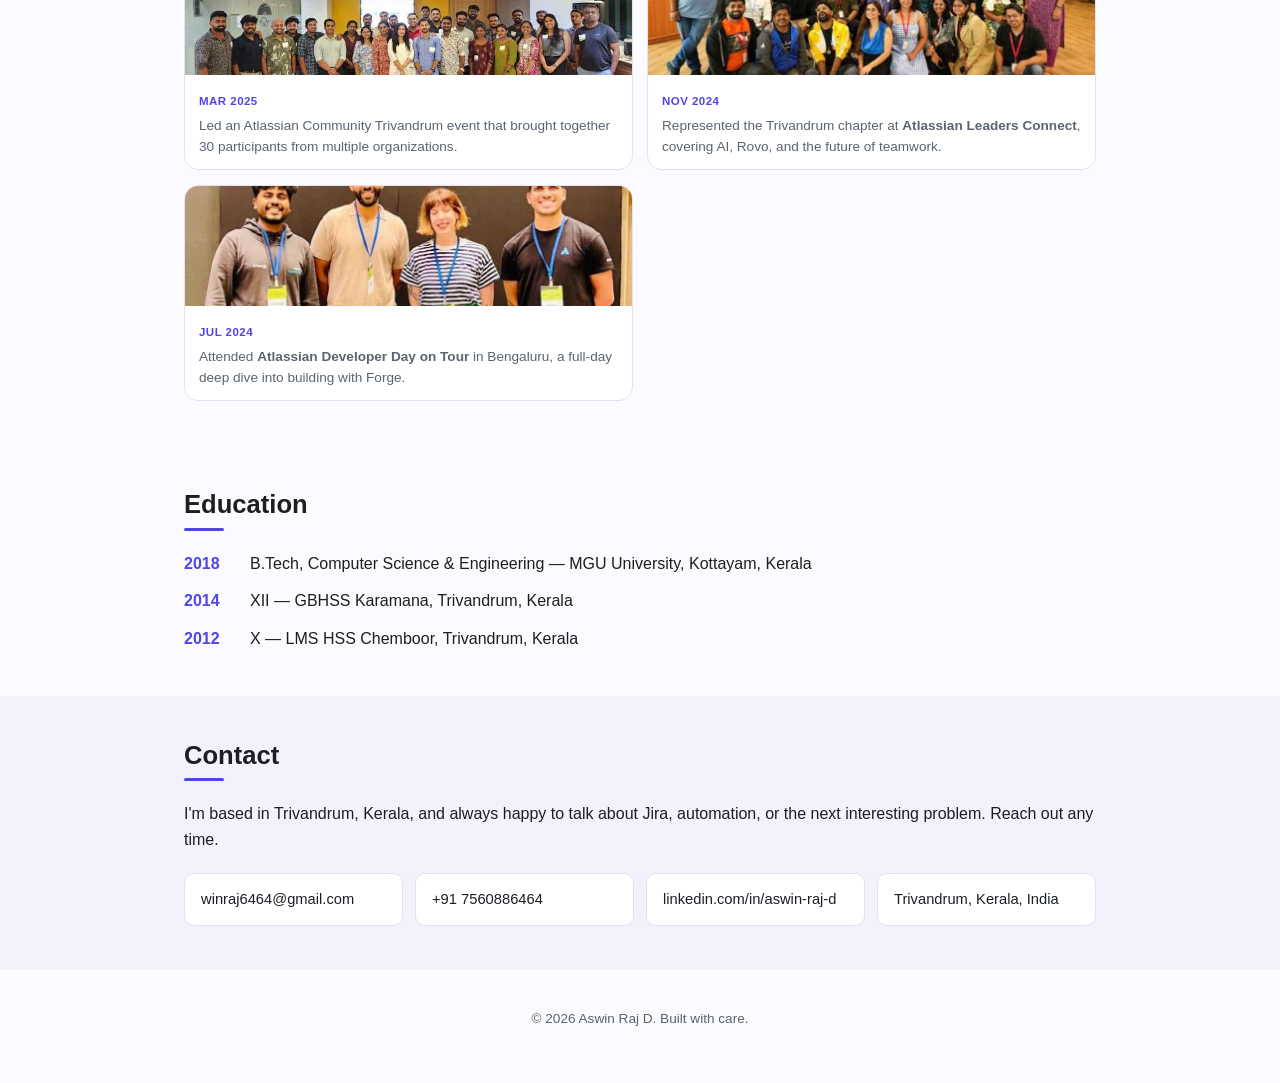
==== commit d2f373d8: "Add self-hosted tech stack icons and polish UX Self-hosts the tech stack icon row instead of relying" ====
--- a/index.html
+++ b/index.html
@@ -6,6 +6,7 @@
 <title>Aswin Raj D — Senior Software Engineer / Jira Developer</title>
 <meta name="description" content="Portfolio of Aswin Raj D, Senior Software Engineer and Jira Developer with 7+ years of experience in Java, Groovy, and Atlassian Jira/Confluence.">
 <link rel="stylesheet" href="styles.css">
+<link rel="icon" href="data:image/svg+xml,%3Csvg xmlns='http://www.w3.org/2000/svg' viewBox='0 0 64 64'%3E%3Crect width='64' height='64' rx='14' fill='%234f46e5'/%3E%3Ctext x='32' y='42' font-family='Arial, sans-serif' font-size='28' font-weight='700' fill='white' text-anchor='middle'%3EAR%3C/text%3E%3C/svg%3E">
 </head>
 <body>
 
@@ -47,6 +48,9 @@
   <section id="skills" class="section alt reveal">
     <div class="container">
       <h2>Skills</h2>
+      <div class="tech-stack-row" id="tech-stack-content">
+        <!-- populated by script.js -->
+      </div>
       <div class="skills-grid" id="skills-content">
         <!-- populated by script.js -->
       </div>
--- a/styles.css
+++ b/styles.css
@@ -51,6 +51,17 @@
 
 h1, h2, h3 { line-height: 1.25; }
 
+section[id], #top {
+  scroll-margin-top: 72px;
+}
+
+a:focus-visible,
+button:focus-visible {
+  outline: 2px solid var(--primary);
+  outline-offset: 3px;
+  border-radius: 4px;
+}
+
 /* Header */
 .site-header {
   position: sticky;
@@ -78,14 +89,21 @@
 
 .nav nav {
   display: flex;
+  align-items: center;
   gap: 20px;
-}
+  overflow-x: auto;
+  scrollbar-width: none;
+  -webkit-overflow-scrolling: touch;
+}
+
+.nav nav::-webkit-scrollbar { display: none; }
 
 .nav nav a {
   color: var(--text-muted);
   text-decoration: none;
   font-size: 0.92rem;
   font-weight: 500;
+  flex-shrink: 0;
 }
 
 .nav nav a:hover { color: var(--primary); }
@@ -107,6 +125,7 @@
   justify-content: center;
   font-size: 0.95rem;
   padding: 0;
+  flex-shrink: 0;
 }
 
 .theme-toggle:hover { border-color: var(--primary); }
@@ -235,6 +254,45 @@
     width: 100%;
     height: 220px;
   }
+}
+
+/* Tech Stack */
+.tech-stack-row {
+  display: flex;
+  flex-wrap: wrap;
+  gap: 14px;
+  margin-bottom: 24px;
+}
+
+.tech-icon {
+  display: flex;
+  flex-direction: column;
+  align-items: center;
+  gap: 8px;
+  background: var(--card-bg);
+  border: 1px solid var(--border);
+  border-radius: var(--radius);
+  padding: 14px 16px;
+  min-width: 84px;
+  transition: transform 0.2s ease, box-shadow 0.2s ease, border-color 0.2s ease;
+}
+
+.tech-icon:hover {
+  transform: translateY(-4px);
+  border-color: var(--primary);
+  box-shadow: 0 10px 20px rgba(0, 0, 0, 0.08);
+}
+
+.tech-icon img {
+  width: 32px;
+  height: 32px;
+  object-fit: contain;
+}
+
+.tech-icon span {
+  font-size: 0.75rem;
+  color: var(--text-muted);
+  font-weight: 500;
 }
 
 /* Skills */
@@ -441,6 +499,14 @@
   color: var(--text-muted);
   font-size: 0.85rem;
   line-height: 1.5;
+  display: -webkit-box;
+  -webkit-box-orient: vertical;
+  -webkit-line-clamp: 3;
+  overflow: hidden;
+}
+
+[data-theme="dark"] .milestone-tile.featured img {
+  filter: brightness(0.9);
 }
 
 @keyframes milestone-in {
